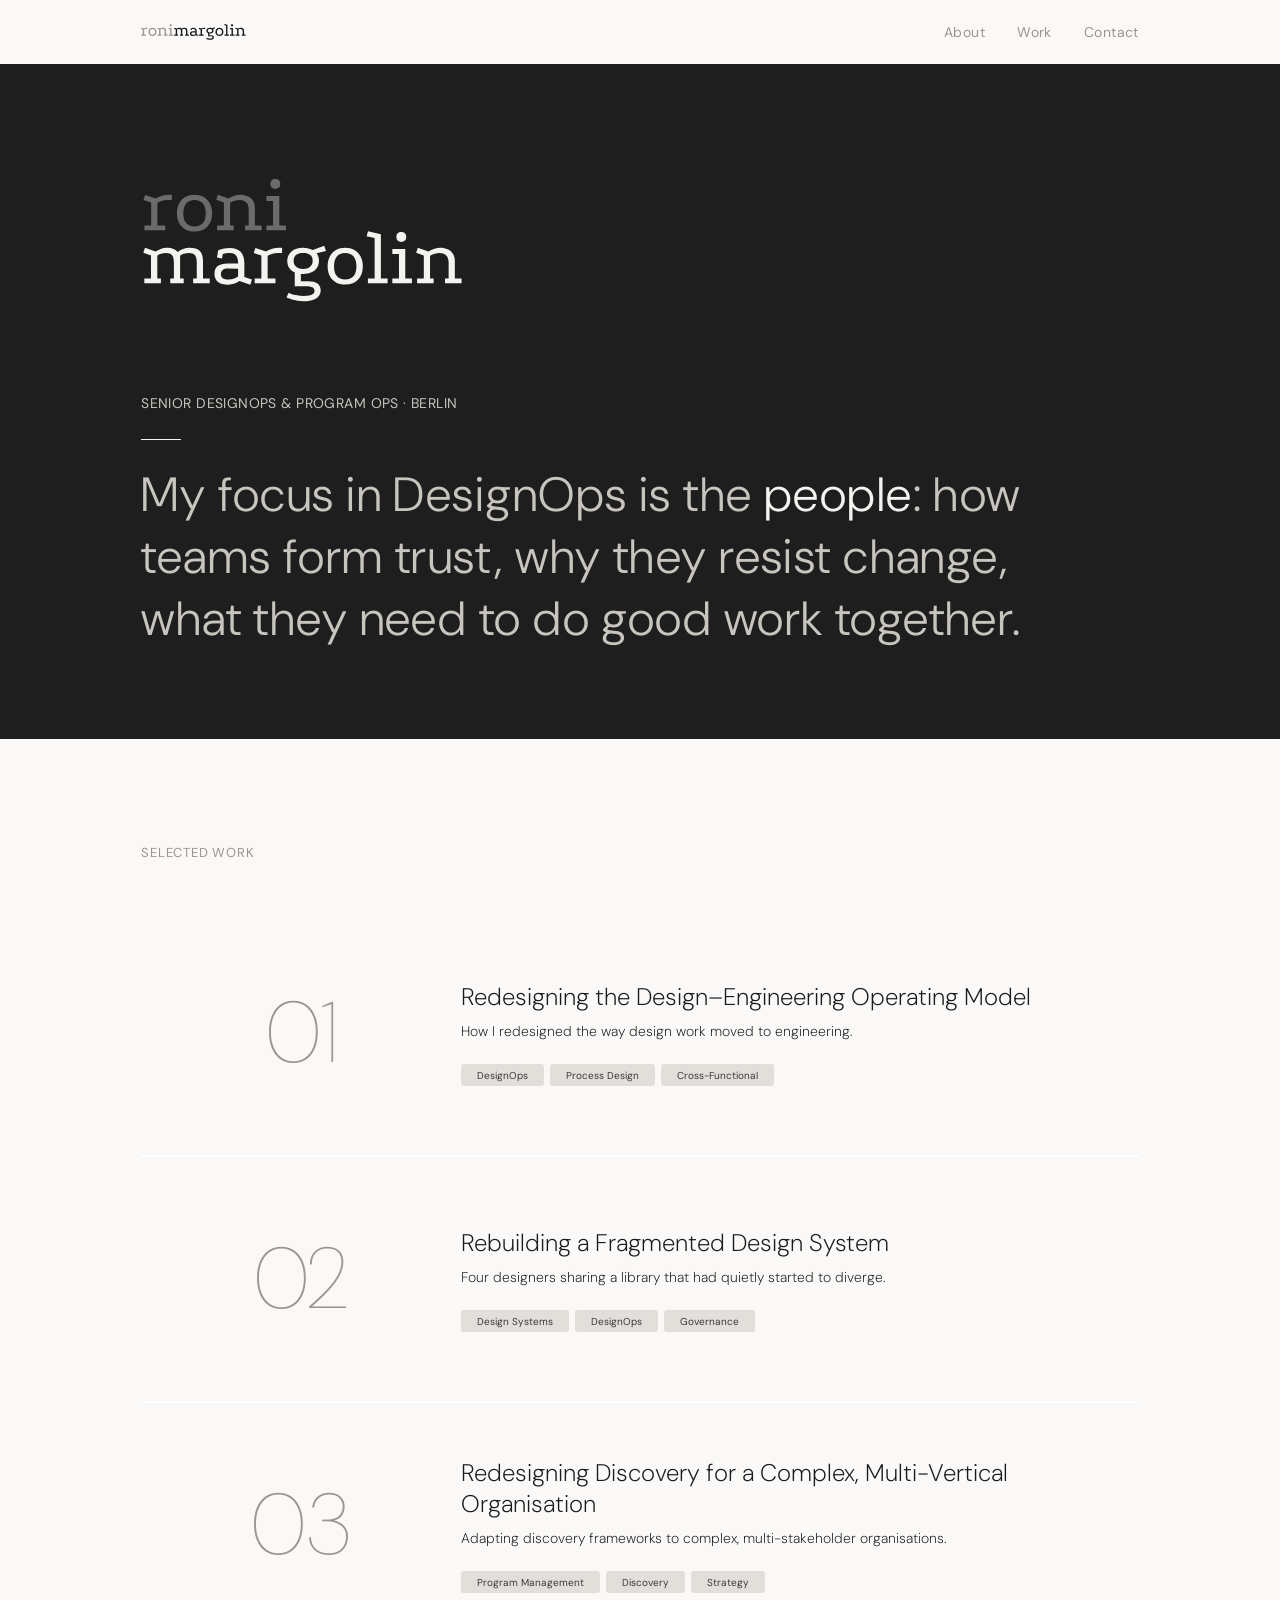
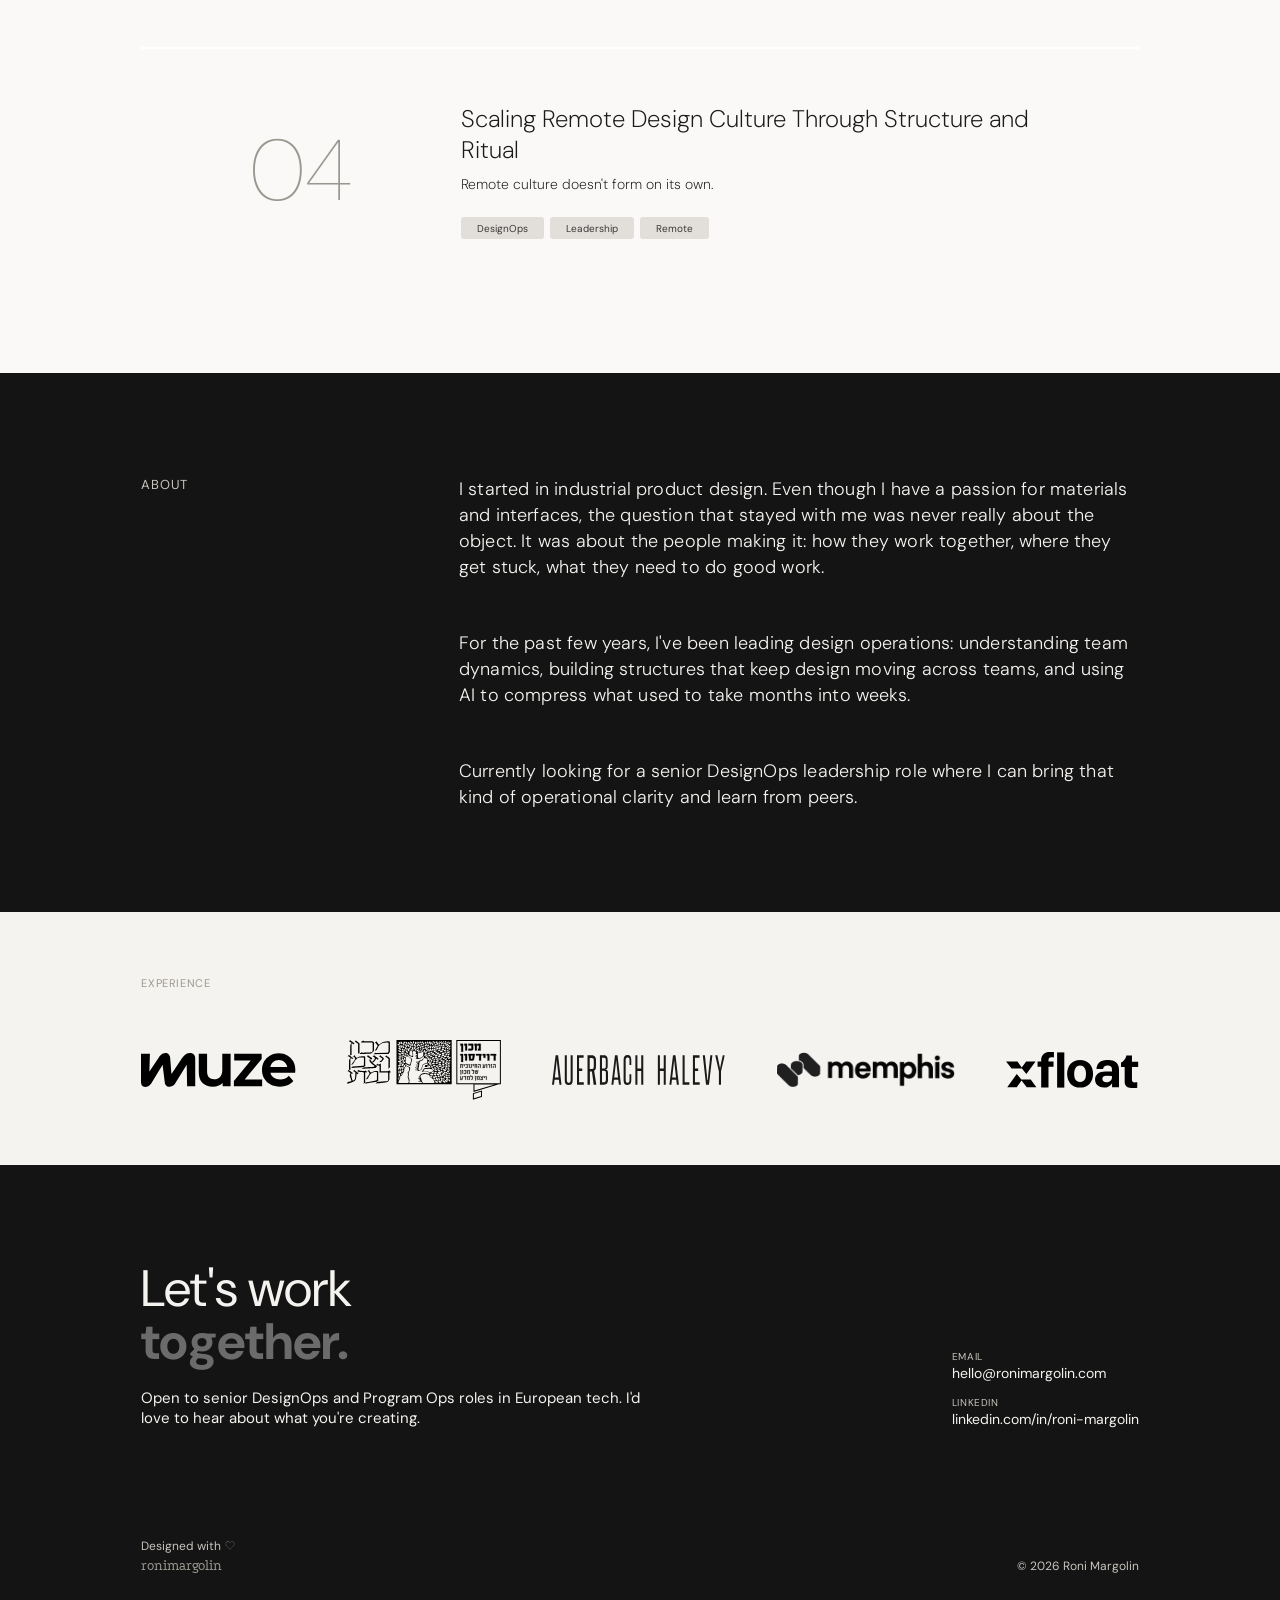
==== index.html @ a68aa9af "Initial portfolio site — ronimargolin.com Static GitHub Pages site with 4 case studies, full mobile " ====
<!DOCTYPE html>
<html lang="en">
<head>
  <meta charset="UTF-8">
  <meta name="viewport" content="width=device-width, initial-scale=1.0">
  <meta name="description" content="Roni Margolin — Senior DesignOps and Program Ops, Berlin. People-first operations leadership, amplified by AI.">
  <title>Roni Margolin — Senior DesignOps &amp; Program Ops</title>
  <link rel="preconnect" href="https://fonts.googleapis.com">
  <link rel="preconnect" href="https://fonts.gstatic.com" crossorigin>
  <link href="https://fonts.googleapis.com/css2?family=DM+Sans:opsz,wght@9..40,100..700&display=swap" rel="stylesheet">
  <link rel="stylesheet" href="style.css">
</head>
<body>

  <!-- NAV -->
  <nav class="nav" role="navigation" aria-label="Main navigation">
    <div class="container">
      <a href="#top" class="nav__wordmark" aria-label="Roni Margolin — home">
        <img src="assets/images/wordmark-nav.svg" alt="ronimargolin" width="105" height="16">
      </a>
      <ul class="nav__links">
        <li><a href="#about">About</a></li>
        <li><a href="#work">Work</a></li>
        <li><a href="#contact">Contact</a></li>
      </ul>
    </div>
  </nav>

  <!-- HERO -->
  <section class="hero" id="top">
    <div class="container">

      <!-- Wordmark SVG: roni (stone) / margolin (near-white) -->
      <h1 class="hero__name hero-load hero-load-1">
        <img src="assets/images/wordmark-hero.svg" alt="Roni Margolin" width="323" height="123">
      </h1>

      <!-- Role + divider + intro -->
      <div class="hero__sub hero-load hero-load-3">
        <p class="hero__role">Senior DesignOps &amp; Program Ops · Berlin</p>
        <div class="hero__divider"></div>
        <p class="hero__intro">
          My focus in DesignOps is the <strong>people</strong>:
          how teams form trust, why they resist change,<br>
          what they need to do good work together.
        </p>
      </div>

    </div>
  </section>

  <!-- WORK -->
  <section class="work" id="work">
    <div class="container">
      <p class="section-label reveal">Selected Work</p>
      <ul class="cs-list">

        <li>
          <a href="cs1.html" class="cs-item reveal">
            <span class="cs-item__number">01</span>
            <div class="cs-item__content">
              <div class="cs-item__meta">
                <h2 class="cs-item__title">Redesigning the Design–Engineering Operating Model</h2>
                <p class="cs-item__subtitle">How I redesigned the way design work moved to engineering.</p>
              </div>
              <div class="cs-item__tags">
                <span class="tag">DesignOps</span>
                <span class="tag">Process Design</span>
                <span class="tag">Cross-Functional</span>
              </div>
            </div>
          </a>
        </li>

        <li>
          <a href="cs2.html" class="cs-item reveal reveal-delay-1">
            <span class="cs-item__number">02</span>
            <div class="cs-item__content">
              <div class="cs-item__meta">
                <h2 class="cs-item__title">Rebuilding a Fragmented Design System</h2>
                <p class="cs-item__subtitle">Four designers sharing a library that had quietly started to diverge.</p>
              </div>
              <div class="cs-item__tags">
                <span class="tag">Design Systems</span>
                <span class="tag">DesignOps</span>
                <span class="tag">Governance</span>
              </div>
            </div>
          </a>
        </li>

        <li>
          <a href="cs3.html" class="cs-item reveal reveal-delay-2">
            <span class="cs-item__number">03</span>
            <div class="cs-item__content">
              <div class="cs-item__meta">
                <h2 class="cs-item__title">Redesigning Discovery for a Complex, Multi-Vertical Organisation</h2>
                <p class="cs-item__subtitle">Adapting discovery frameworks to complex, multi-stakeholder organisations.</p>
              </div>
              <div class="cs-item__tags">
                <span class="tag">Program Management</span>
                <span class="tag">Discovery</span>
                <span class="tag">Strategy</span>
              </div>
            </div>
          </a>
        </li>

        <li>
          <a href="cs4.html" class="cs-item reveal reveal-delay-3">
            <span class="cs-item__number">04</span>
            <div class="cs-item__content">
              <div class="cs-item__meta">
                <h2 class="cs-item__title">Scaling Remote Design Culture Through Structure and Ritual</h2>
                <p class="cs-item__subtitle">Remote culture doesn't form on its own.</p>
              </div>
              <div class="cs-item__tags">
                <span class="tag">DesignOps</span>
                <span class="tag">Leadership</span>
                <span class="tag">Remote</span>
              </div>
            </div>
          </a>
        </li>

      </ul>
    </div>
  </section>

  <!-- ABOUT -->
  <section class="about" id="about">
    <div class="container">
      <p class="section-label reveal">About</p>
      <div class="about__text reveal reveal-delay-1">
        <p>I started in industrial product design. Even though I have a passion for materials and interfaces, the question that stayed with me was never really about the object. It was about the people making it: how they work together, where they get stuck, what they need to do good work.</p>
        <p>For the past few years, I've been leading design operations: understanding team dynamics, building structures that keep design moving across teams, and using AI to compress what used to take months into weeks.</p>
        <p>Currently looking for a senior DesignOps leadership role where I can bring that kind of operational clarity and learn from peers.</p>
      </div>
    </div>
  </section>

  <!-- EXPERIENCE / LOGOS -->
  <section class="logos" aria-label="Companies and clients">
    <div class="container">
      <p class="logos__label reveal">Experience</p>
      <div class="logos__strip">
        <img src="assets/images/logos/muze.svg" alt="Muze" class="reveal">
        <img src="assets/images/logos/davidson.svg" alt="Davidson Science Education Institute" class="reveal reveal-delay-1 logo--featured">
        <img src="assets/images/logos/auerbach-halevy.svg" alt="Auerbach Halevy" class="reveal reveal-delay-2">
        <img src="assets/images/logos/memphis.png" alt="Memphis" class="reveal reveal-delay-3">
        <img src="assets/images/logos/xfloat.svg" alt="xfloat" class="reveal reveal-delay-4">
      </div>
    </div>
  </section>

  <!-- FOOTER / CONTACT -->
  <footer class="footer" id="contact">
    <div class="container">
      <div class="footer__inner">

        <!-- Main row: heading+sub LEFT | links RIGHT -->
        <div class="footer__main">
          <div class="footer__left">
            <div class="footer__heading-group">
              <span class="footer__heading-line1">Let's work</span>
              <span class="footer__heading-line2">together.</span>
            </div>
            <p class="footer__sub">Open to senior DesignOps and Program Ops roles in European tech. I'd love to hear about what you're creating.</p>
          </div>
          <div class="footer__links">
            <div class="footer__link-item">
              <span class="footer__link-label">Email</span>
              <a href="mailto:hello@ronimargolin.com" class="footer__link">hello@ronimargolin.com</a>
            </div>
            <div class="footer__link-item">
              <span class="footer__link-label">LinkedIn</span>
              <a href="https://www.linkedin.com/in/roni-margolin" class="footer__link" target="_blank" rel="noopener noreferrer">linkedin.com/in/roni-margolin</a>
            </div>
          </div>
        </div>

      </div>
    </div>

    <!-- Footer bottom bar -->
    <div class="footer__bottom">
      <div class="container">
        <div class="footer__credit">
          <span class="footer__credit-line">Designed with <img src="assets/images/heart-outline.svg" alt="love" class="footer__heart" width="10" height="9" aria-hidden="true"></span>
          <span class="footer__credit-wordmark">ronimargolin</span>
        </div>
        <span class="footer__copyright">© 2026 Roni Margolin</span>
      </div>
    </div>
  </footer>

  <!-- Custom cursor dot -->
  <div class="cursor-dot" aria-hidden="true"></div>

  <script src="script.js"></script>
</body>
</html>
---- style.css ----
/* ============================================================
   RONI MARGOLIN — Portfolio Site
   style.css
   Rebuilt from Figma Dev Mode — March 2026
   ============================================================ */

/* === FONTS === */
@font-face {
  font-family: 'PodkovaR';
  src: url('assets/fonts/Podkovar-Regular.ttf') format('truetype'),
       url('assets/fonts/Podkovar-Regular.otf') format('opentype');
  font-weight: 400;
  font-style: normal;
  font-display: swap;
}

/* === VARIABLES === */
:root {
  /* Light palette */
  --light-bg:      #FAF9F7;
  --light-surface: #F5F3EF;
  --light-border:  #E2DEDA;
  --light-stone:   #9A9690;
  --light-soft:    #3A3A3A;
  --light-ink:     #1A1A1A;

  /* Dark palette */
  --dark-bg:       #141414;
  --dark-surface:  #1E1E1E;
  --dark-stone:    #6B6B6B;
  --dark-soft:     #C8C4BE;
  --dark-ink:      #F5F3EF;

  /* Fonts */
  --font-logo: 'PodkovaR', Georgia, serif;
  --font-body: 'DM Sans', -apple-system, BlinkMacSystemFont, sans-serif;

  /* Layout */
  --max-width:  1100px;
  --nav-height: 64px;
}

/* === RESET === */
*, *::before, *::after { box-sizing: border-box; margin: 0; padding: 0; }
html { scroll-behavior: smooth; }
body {
  font-family: var(--font-body);
  background: var(--light-bg);
  color: var(--light-ink);
  -webkit-font-smoothing: antialiased;
  overflow-x: hidden;
}
a { color: inherit; text-decoration: none; }
img { max-width: 100%; display: block; }
ul { list-style: none; }

/* === CONTAINER === */
.container {
  max-width: var(--max-width);
  margin: 0 auto;
  padding: 0 clamp(20px, 4vw, 60px);
}

/* ============================================================
   NAV
   ============================================================ */
.nav {
  position: fixed;
  top: 0; left: 0; right: 0;
  z-index: 100;
  height: var(--nav-height);
  background: var(--light-bg);
  display: flex;
  align-items: center;
  transition: box-shadow 0.3s ease;
}
.nav.is-scrolled {
  box-shadow: 0 1px 0 var(--light-border);
}
.nav .container {
  width: 100%;
  display: flex;
  align-items: center;
  justify-content: space-between;
}
.nav__wordmark img {
  display: block;
  height: 16px;
  width: auto;
}
.nav__links {
  display: flex;
  gap: 32px;
  align-items: center;
}
.nav__links a {
  font-family: var(--font-body);
  font-size: 14px;
  font-weight: 400;
  line-height: 160%;
  letter-spacing: 0.03em;
  color: var(--light-stone);
  transition: color 0.25s ease;
}
.nav__links a:hover { color: var(--light-ink); }

/* ============================================================
   HERO
   ============================================================ */
.hero {
  background: var(--dark-surface); /* #1E1E1E */
  padding-top: calc(var(--nav-height) + clamp(60px, 9vw, 132px));
  padding-bottom: clamp(60px, 7vw, 100px);
}
.hero .container {
  display: flex;
  flex-direction: column;
  align-items: flex-start;
  gap: 90px;
}

/* Name block: SVG wordmark (roni stone / margolin near-white) */
.hero__name {
  margin: 0;
  line-height: 0;
}
.hero__name img {
  display: block;
  width: clamp(200px, 28vw, 323px);
  height: auto;
}

/* Sub-content: role + divider + intro */
.hero__sub {
  display: flex;
  flex-direction: column;
  align-items: flex-start;
  gap: 24px;
  width: 100%;
}

.hero__role {
  font-family: var(--font-body);
  font-size: 14px;
  font-weight: 400;
  line-height: 160%;
  letter-spacing: 0.03em;
  color: var(--dark-soft); /* #C8C4BE */
  text-transform: uppercase;
}

.hero__divider {
  width: 40px;
  height: 1px;
  background: var(--dark-ink); /* #F5F3EF */
  flex-shrink: 0;
}

.hero__intro {
  font-family: var(--font-body);
  font-size: clamp(28px, 4vw, 48px);
  font-weight: 300;
  line-height: 62px;
  letter-spacing: 0.03em;
  color: var(--dark-soft); /* #C8C4BE */
}
/* "people" — slightly brighter for emphasis */
.hero__intro strong {
  color: var(--dark-ink);
  font-weight: 300;
}

/* ============================================================
   WORK SECTION
   ============================================================ */
.work {
  background: var(--light-bg);
  padding: 105px 0 80px; /* ~105px gap after hero matches Figma */
}
.work .container {
  display: flex;
  flex-direction: column;
  gap: 50px;
}

/* Section label — used across light sections */
.section-label {
  font-family: var(--font-body);
  font-size: 13px;
  font-weight: 400;
  line-height: 17px;
  color: var(--light-stone);
  text-transform: uppercase;
  letter-spacing: 0.06em;
}

/* CS list */
.cs-list {
  display: flex;
  flex-direction: column;
  gap: 0; /* gap comes from cards+dividers together */
}
.cs-list > li {
  display: contents;
}

/* Card + divider pairing — dividers are 2px solid #FFFFFF between cards */
.cs-list > li + li::before {
  content: '';
  display: block;
  width: 100%;
  height: 0;
  border-top: 2px solid #FFFFFF;
}

.cs-item {
  display: flex;
  flex-direction: row;
  align-items: center;
  padding: 0 80px;
  gap: 80px;
  width: 100%;
  min-height: 244px;
  cursor: pointer;
  transition: background 0.2s ease;
}
.cs-item:hover {
  background: rgba(255,255,255,0.5);
}
.cs-item:hover .cs-item__number {
  color: var(--light-ink);
  transition: color 0.4s ease;
}

.cs-item__number {
  font-family: var(--font-body);
  font-size: 86px;
  font-weight: 100;
  line-height: 140%;
  color: var(--light-stone); /* #9A9690 at rest */
  width: 160px;
  flex-shrink: 0;
  text-align: center;
  transition: color 0.4s ease;
}

.cs-item__content {
  display: flex;
  flex-direction: column;
  justify-content: center;
  gap: 24px;
  flex: 1;
  min-height: 244px;
}

/* title + subtitle grouped with 10px gap */
.cs-item__meta {
  display: flex;
  flex-direction: column;
  gap: 10px;
}

.cs-item__title {
  font-family: var(--font-body);
  font-size: 24px;
  font-weight: 250;
  line-height: 31px;
  color: var(--light-ink); /* #1A1A1A */
}

.cs-item__subtitle {
  font-family: var(--font-body);
  font-size: 14px;
  font-weight: 250;
  line-height: 18px;
  color: var(--light-ink); /* #1A1A1A */
}

.cs-item__tags {
  display: flex;
  flex-direction: row;
  align-items: center;
  flex-wrap: wrap;
  gap: 6px;
}

.tag {
  display: flex;
  align-items: center;
  justify-content: center;
  padding: 5px 16px 3px;
  background: var(--light-border); /* #E2DEDA */
  border-radius: 3px;
  font-family: var(--font-body);
  font-size: 10px;
  font-weight: 400;
  line-height: 14px;
  color: var(--light-soft); /* #3A3A3A */
}

/* ============================================================
   ABOUT SECTION
   ============================================================ */
.about {
  background: var(--dark-bg); /* #141414 */
  padding: clamp(60px, 8vw, 120px) 0;
}
.about .container {
  display: flex;
  flex-direction: row;
  justify-content: space-between;
  align-items: flex-start;
}

.about .section-label {
  color: var(--dark-soft); /* #C8C4BE — different from light section label */
  flex-shrink: 0;
  width: 150px;
}

.about__text {
  display: flex;
  flex-direction: column;
  gap: 50px;
  max-width: 680px;
  flex: 0 0 680px;
}
.about__text p {
  font-family: var(--font-body);
  font-size: 18px;
  font-weight: 300;
  line-height: 26px;
  letter-spacing: 0.01em;
  color: var(--dark-ink); /* #F5F3EF */
}

/* ============================================================
   LOGOS / EXPERIENCE STRIP
   ============================================================ */
.logos {
  background: var(--light-surface); /* #F5F3EF */
  padding: clamp(40px, 5vw, 80px) 0;
}
.logos .container {
  display: flex;
  flex-direction: column;
  gap: 50px;
}

/* EXPERIENCE label is 11px (not 13px like other labels) */
.logos__label {
  font-family: var(--font-body);
  font-size: 11px;
  font-weight: 400;
  line-height: 14px;
  color: var(--light-stone);
  text-transform: uppercase;
  letter-spacing: 0.06em;
}

.logos__strip {
  display: flex;
  flex-direction: row;
  justify-content: space-between;
  align-items: center;
  gap: 40px; /* responsive fallback */
}
.logos__strip img {
  height: auto;
  max-height: 36px;
  flex-shrink: 0;
  opacity: 0.7;
  filter: grayscale(100%);
  transition: opacity 0.25s ease;
}
.logos__strip img:hover { opacity: 1; }
.logos__strip img.logo--featured { max-height: 61px; }

/* ============================================================
   FOOTER / CONTACT
   ============================================================ */
.footer {
  background: var(--dark-bg); /* #141414 */
  padding: clamp(60px, 7vw, 100px) 0 40px;
}

/* Outer footer column: main content + bottom bar, gap 31px */
.footer__inner {
  display: flex;
  flex-direction: column;
  gap: 31px;
  padding-bottom: 0;
}

/* Main row: left (heading + sub) | right (links) */
.footer__main {
  display: flex;
  flex-direction: row;
  justify-content: space-between;
  align-items: flex-end;
}

/* Left: heading group + sub text, gap 12px */
.footer__left {
  display: flex;
  flex-direction: column;
  align-items: flex-start;
  gap: 12px;
  max-width: 520px;
}

/* Heading stacked: "Let's work" + "together." */
.footer__heading-group {
  display: flex;
  flex-direction: column;
  align-items: flex-start;
}
.footer__heading-line1 {
  font-family: var(--font-body);
  font-size: clamp(32px, 4vw, 52px);
  font-weight: 400;
  line-height: 68px;
  color: var(--dark-ink); /* #F5F3EF */
  margin-bottom: -15px; /* Figma negative margin to remove leading gap */
}
.footer__heading-line2 {
  font-family: var(--font-body);
  font-size: clamp(32px, 4vw, 52px);
  font-weight: 700;
  line-height: 68px;
  color: var(--dark-stone); /* #6B6B6B */
}

.footer__sub {
  font-family: var(--font-body);
  font-size: 15px;
  font-weight: 400;
  line-height: 20px;
  color: var(--dark-ink); /* #F5F3EF */
  max-width: 520px;
}

/* Right: links column */
.footer__links {
  display: flex;
  flex-direction: column;
  align-items: flex-start;
  gap: 14px;
}

/* Each link item: label above link with 1px gap */
.footer__link-item {
  display: flex;
  flex-direction: column;
  align-items: flex-start;
  gap: 1px;
}
.footer__link-label {
  font-family: var(--font-body);
  font-size: 10px;
  font-weight: 400;
  line-height: 13px;
  color: var(--dark-soft); /* #C8C4BE */
  text-transform: uppercase;
  letter-spacing: 0.06em;
}
.footer__link {
  font-family: var(--font-body);
  font-size: 14px;
  font-weight: 400;
  line-height: 18px;
  color: var(--dark-ink); /* #F5F3EF */
  transition: color 0.25s ease;
}
.footer__link:hover { color: var(--dark-soft); }

/* Footer bottom bar */
.footer__bottom {
  margin-top: 90px;
  padding: 20px 0;
}
.footer__bottom .container {
  display: flex;
  flex-direction: row;
  justify-content: space-between;
  align-items: flex-end;
}

/* Left: "Designed with ♥" + "ronimargolin" wordmark */
.footer__credit {
  display: flex;
  flex-direction: column;
  align-items: flex-start;
  gap: 4px;
}
.footer__credit-line {
  display: flex;
  flex-direction: row;
  align-items: center;
  gap: 4px;
  font-family: var(--font-body);
  font-size: 12px;
  font-weight: 400;
  line-height: 16px;
  color: var(--dark-soft); /* #C8C4BE */
}
/* Heart icon: SVG has black stroke, filter converts to #F5F3EF on dark bg */
.footer__heart {
  display: inline-block;
  vertical-align: middle;
  filter: brightness(0) saturate(100%) invert(97%) sepia(3%) saturate(302%) hue-rotate(326deg) brightness(101%) contrast(93%);
}
.footer__credit-wordmark {
  font-family: var(--font-logo);
  font-size: 14px;
  font-weight: 400;
  line-height: 16px;
  color: var(--light-stone); /* #9A9690 */
}
.footer__copyright {
  font-family: var(--font-body);
  font-size: 12px;
  font-weight: 400;
  line-height: 16px;
  color: var(--dark-soft); /* #C8C4BE */
  text-align: right;
}

/* ============================================================
   CS SUBPAGE STYLES
   ============================================================ */
.cs-page { background: var(--light-bg); }

/* CS Nav — override wordmark color for light page */
.cs-page .nav { background: var(--light-bg); }

/* CS Header — hero area with title row + metadata */
.cs-header {
  background: var(--light-surface);
  padding-top: calc(var(--nav-height) + clamp(40px, 5vw, 70px));
  padding-bottom: 24px;
}
.cs-header .container {
  display: flex;
  flex-direction: column;
  align-items: flex-start;
  gap: 70px;
}

/* Metadata row — lives inside cs-header container (Figma: Frame 14188, gap: 70px) */
.cs-header__meta {
  display: flex;
  flex-direction: row;
  align-items: center;
  gap: 80px;
  flex-wrap: wrap;
}

/* Title + number row */
.cs-header__title-row {
  display: flex;
  flex-direction: row;
  align-items: flex-start;
  gap: 50px;
  width: 100%;
}
.cs-header__title {
  font-family: var(--font-body);
  font-size: clamp(32px, 5vw, 72px);
  font-weight: 300;
  line-height: 117%;
  color: var(--light-ink); /* #1A1A1A */
  flex: 1;
  max-width: 890px;
}
.cs-header__number {
  font-family: var(--font-body);
  font-size: 86px;
  font-weight: 100;
  line-height: 110%;
  leading-trim: both;
  text-edge: cap;
  color: var(--light-stone); /* #9A9690 */
  flex-shrink: 0;
  text-align: center;
}

.metadata-item {
  display: flex;
  flex-direction: row;
  align-items: flex-end;
  gap: 10px;
}
.metadata-item__label {
  font-family: var(--font-body);
  font-size: 10px;
  font-weight: 400;
  line-height: 14px;
  text-transform: uppercase;
  letter-spacing: 0.06em;
  color: var(--light-stone); /* #9A9690 */
}
.metadata-item__value {
  font-family: var(--font-body);
  font-size: 12px;
  font-weight: 400;
  line-height: 17px;
  color: var(--light-soft); /* #3A3A3A */
}

/* Back link */
.cs-back {
  display: block;
  font-family: var(--font-body);
  font-size: 14px;
  font-weight: 400;
  line-height: 160%;
  letter-spacing: 0.03em;
  color: var(--light-soft); /* #3A3A3A */
  background: #FFFFFF;
  transition: color 0.25s ease;
}
.cs-back .container {
  padding-top: 50px;
  padding-bottom: 70px;
}
.cs-back:hover { color: var(--light-ink); }

/* CS Body */
.cs-body {
  background: #FFFFFF;
  padding: 0 0 0;
}
.cs-body .container {
  display: flex;
  flex-direction: column;
  gap: 0;
  padding-bottom: 100px;
}

/* Section + visual vertical rhythm with separators */
.cs-section,
.cs-visual {
  padding-top: 48px;
  padding-bottom: 48px;
}
/* First block: standard section padding — spacing handled by .cs-back padding-bottom */
.cs-body .container > *:first-child {
  padding-top: 48px;
}
/* Separator line between consecutive blocks */
.cs-section + .cs-section,
.cs-section + .cs-visual,
.cs-visual + .cs-section,
.cs-visual + .cs-visual {
  border-top: 1px solid var(--light-border);
}

/* Each section: label left | content right (two-column row) */
/* padding-right: 60px matches Figma article padding — keeps content within 1040px */
/* Applied here (not on container) so full-width separator lines still span 1100px */
.cs-section {
  display: flex;
  flex-direction: row;
  justify-content: space-between;
  align-items: flex-start;
  gap: 12px;
  padding-right: 60px;
}
.cs-section-label {
  font-family: var(--font-body);
  font-size: 13px;
  font-weight: 400;
  line-height: 17px;
  color: var(--light-stone); /* #9A9690 */
  text-transform: uppercase;
  letter-spacing: 0.06em;
  flex-shrink: 0;
  width: clamp(100px, 15%, 200px);
  padding-top: 4px; /* optical alignment with first line of text */
}
/* Content column: all text + inline visuals */
.cs-section__content {
  display: flex;
  flex-direction: column;
  gap: 24px;
  max-width: 680px;
  flex: 1;
}
.cs-section__content p {
  font-family: var(--font-body);
  font-size: 18px;
  font-weight: 300;
  line-height: 26px;
  letter-spacing: 0.01em;
  color: var(--light-ink); /* #1A1A1A */
}
.cs-section__content ul {
  display: flex;
  flex-direction: column;
  gap: 10px;
}
.cs-section__content ul li {
  font-family: var(--font-body);
  font-size: 18px;
  font-weight: 300;
  line-height: 26px;
  letter-spacing: 0.01em;
  color: var(--light-ink); /* #1A1A1A */
  display: flex;
  flex-direction: row;
  align-items: flex-start;
  gap: 10px;
}
/* Dot stays anchored to first line regardless of text length */
.cs-section__content ul li::before {
  content: '';
  flex-shrink: 0;
  width: 5px;
  height: 5px;
  border-radius: 50%;
  background: var(--light-ink); /* #1A1A1A */
  margin-top: 10px; /* (26px line-height − 5px dot) / 2 = centres on first line */
}

/* CS Visual — full width standalone (between sections, spans full container) */
.cs-visual {
  display: flex;
  flex-direction: column;
  gap: 12px;
  /* padding-top / padding-bottom handled by the rhythm rule above */
}
.cs-visual img {
  width: 100%;
  display: block;
  border-radius: 2px;
}

/* CS Visual inline — sits inside a section content column at 680px */
.cs-visual--inline {
  display: flex;
  flex-direction: column;
  gap: 12px;
  padding: 18px 0;
  width: 100%;
}
.cs-visual--inline img {
  width: 100%;
  display: block;
  border-radius: 2px;
}

p.cs-visual__caption {
  font-family: var(--font-body);
  font-size: 12px;
  font-weight: 400;
  line-height: 17px;
  color: var(--light-soft); /* #3A3A3A */
}

/* CS Bottom nav — total height 100px */
.cs-bottom-nav {
  background: var(--light-surface); /* #F5F3EF */
  position: relative;
  height: 100px;
  display: flex;
  align-items: center;
}
/* Center divider line */
.cs-bottom-nav::before {
  content: '';
  position: absolute;
  left: 50%;
  top: 50%;
  transform: translate(-50%, -50%);
  width: 1px;
  height: 60px;
  background: var(--light-border); /* #E2DEDA */
}
/* Hide divider when only one link is present (first or last CS page) */
.cs-bottom-nav:not(:has(.cs-nav-link--prev))::before,
.cs-bottom-nav:not(:has(.cs-nav-link--next))::before {
  display: none;
}
.cs-bottom-nav .container {
  display: grid;
  grid-template-columns: 1fr 1fr;
  align-items: center;
  width: 100%;
}
/* Each link locked to its column — no placeholder spans needed */
.cs-nav-link--prev { grid-column: 1; }
.cs-nav-link--next { grid-column: 2; }
.cs-nav-link {
  display: flex;
  flex-direction: column;
  gap: 6px;
  transition: opacity 0.2s ease;
}
.cs-nav-link:hover { opacity: 0.6; }
.cs-nav-link__dir {
  font-family: var(--font-body);
  font-size: 10px; /* Label/Eyebrow */
  font-weight: 400;
  line-height: 14px;
  color: var(--light-stone); /* #9A9690 */
  text-transform: uppercase;
  letter-spacing: 0.06em;
}
.cs-nav-link__title {
  font-family: var(--font-body);
  font-size: 14px;
  font-weight: 400;
  line-height: 160%;
  letter-spacing: 0.03em;
  color: var(--light-ink); /* #1A1A1A */
}
.cs-nav-link--next {
  align-items: flex-end;
  text-align: right;
}

/* ============================================================
   SCROLL REVEAL
   ============================================================ */
.reveal {
  opacity: 0;
  transform: translateY(18px);
  transition: opacity 0.55s ease, transform 0.55s ease;
}
.reveal.is-visible {
  opacity: 1;
  transform: translateY(0);
}
.reveal-delay-1 { transition-delay: 0.1s; }
.reveal-delay-2 { transition-delay: 0.2s; }
.reveal-delay-3 { transition-delay: 0.3s; }
.reveal-delay-4 { transition-delay: 0.4s; }

/* Hero load animation (staggered on page load) */
.hero-load {
  opacity: 0;
  transform: translateY(14px);
  animation: heroIn 0.65s ease forwards;
}
.hero-load-1 { animation-delay: 0.05s; }
.hero-load-2 { animation-delay: 0.18s; }
.hero-load-3 { animation-delay: 0.32s; }
.hero-load-4 { animation-delay: 0.46s; }
.hero-load-5 { animation-delay: 0.60s; }
@keyframes heroIn {
  to { opacity: 1; transform: translateY(0); }
}

/* ============================================================
   CUSTOM CURSOR (desktop / fine pointer only)
   ============================================================ */
@media (pointer: fine) {
  body { cursor: none; }
  a, button { cursor: none; }

  .cursor-dot {
    width: 6px;
    height: 6px;
    background: var(--light-ink);
    border-radius: 50%;
    position: fixed;
    pointer-events: none;
    z-index: 9999;
    transform: translate(-50%, -50%);
    transition: width 0.25s ease, height 0.25s ease,
                opacity 0.25s ease, background 0.25s ease;
    mix-blend-mode: multiply;
  }
  .cursor-dot.on-dark {
    background: var(--dark-ink);
    mix-blend-mode: screen;
  }
  .cursor-dot.is-hovering {
    width: 32px;
    height: 32px;
    opacity: 0.12;
  }
}

/* Back to top — CS pages only */
.back-to-top {
  position: fixed;
  bottom: 32px;
  right: 32px;
  width: 36px;
  height: 36px;
  display: flex;
  align-items: center;
  justify-content: center;
  font-family: var(--font-body);
  font-size: 16px;
  color: var(--light-stone);
  border: 1px solid var(--light-border);
  border-radius: 50%;
  background: var(--light-bg);
  text-decoration: none;
  opacity: 0;
  pointer-events: none;
  transition: opacity 0.3s ease, color 0.2s ease;
  z-index: 90;
}
.back-to-top.visible {
  opacity: 1;
  pointer-events: auto;
}
.back-to-top:hover { color: var(--light-ink); }

/* ============================================================
   RESPONSIVE
   ============================================================ */
@media (max-width: 960px) {
  .hero .container { gap: 60px; }
  .hero__intro { line-height: 1.35; }

  /* Work cards: reduce padding */
  .cs-item { padding: 0 40px; gap: 40px; }
  .cs-item__number { font-size: 64px; width: 120px; }

  /* About: switch to column — keep standard right padding, don't override to 0 */
  .about .container {
    flex-direction: column;
    gap: 32px;
  }
  .about .section-label { width: auto; }
  .about__text { flex: none; max-width: 100%; }

  /* Footer: stack main row */
  .footer__main { flex-direction: column; align-items: flex-start; gap: 40px; }

  /* CS subpage: stack section layout */
  .cs-section {
    flex-direction: column;
    gap: 20px;
  }
  .cs-section-label { width: auto; }
  .cs-section__content { max-width: 100%; }

  /* CS header: hide number on tablet */
  .cs-header__number { display: none; }
  .cs-header__title-row { gap: 0; }

  /* CS bottom nav: hide pseudo divider */
  .cs-bottom-nav::before { display: none; }
}

@media (max-width: 680px) {
  .nav__links { gap: 20px; }
  .nav__links a { font-size: 11px; letter-spacing: 0.04em; }

  .hero__intro { font-size: clamp(22px, 6vw, 36px); line-height: 1.35; }

  /* Work cards: number vertically centered to title (Figma: align-self stretch + flex center) */
  .cs-item { padding: 28px 20px; gap: 16px; min-height: auto; align-items: flex-start; }
  .cs-item__number { font-size: 48px; width: 80px; align-self: stretch; display: flex; align-items: center; justify-content: center; padding-top: 0; }
  .cs-item__title { font-size: 18px; }

  /* CS header metadata: reduce gap between Company and Timeline */
  .cs-header__meta { gap: 24px; }

  /* CS back link: less whitespace on mobile */
  .cs-back .container { padding-top: 28px; padding-bottom: 28px; }

  /* CS article: first section closer to back link on mobile */
  .cs-body .container > *:first-child { padding-top: 28px; }

  /* CS article: remove right padding on mobile — equal left/right */
  .cs-section { padding-right: 0; }

  /* CS bottom nav: stacked, prev left / next right, 20px h-padding */
  .cs-bottom-nav { height: auto; }
  .cs-bottom-nav .container { display: flex; flex-direction: column; gap: 12px; padding: 28px 20px; align-items: stretch; }
  .cs-nav-link--prev { grid-column: unset; align-items: flex-start; text-align: left; }
  .cs-nav-link--next { grid-column: unset; align-items: flex-end; text-align: right; }

  /* Logos: single row, space-between, Figma mobile spec */
  .logos { padding: 0; }
  .logos .container { padding: 30px 20px; gap: 16px; }
  .logos__label { font-size: 13px; line-height: 17px; letter-spacing: 0; text-transform: none; }
  .logos__strip { flex-wrap: nowrap; gap: 0; justify-content: space-between; align-items: center; }
  .logos__strip img { max-height: 13px; }
  .logos__strip img.logo--featured { max-height: 20px; }

  /* Footer */
  .footer__heading-line1,
  .footer__heading-line2 { font-size: clamp(28px, 8vw, 44px); line-height: 1.2; }
  .footer__heading-line1 { margin-bottom: -8px; }
}
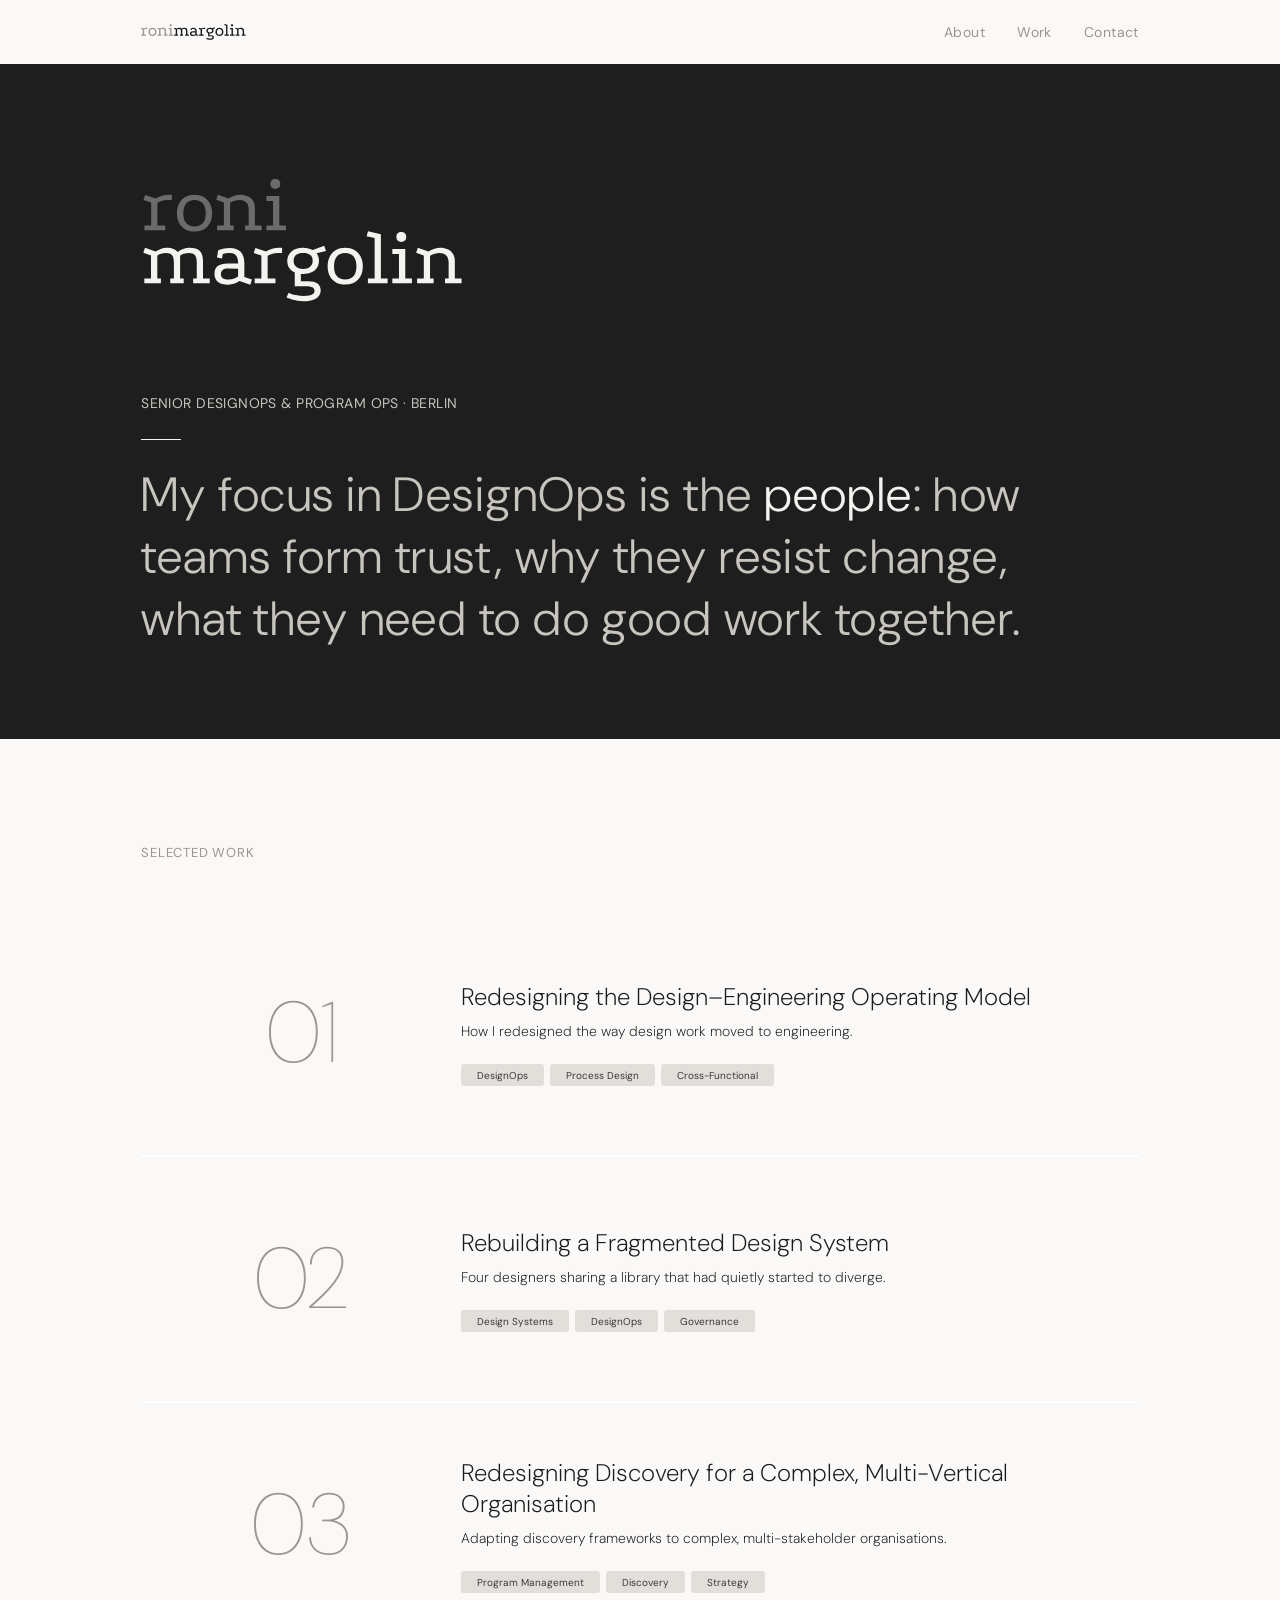
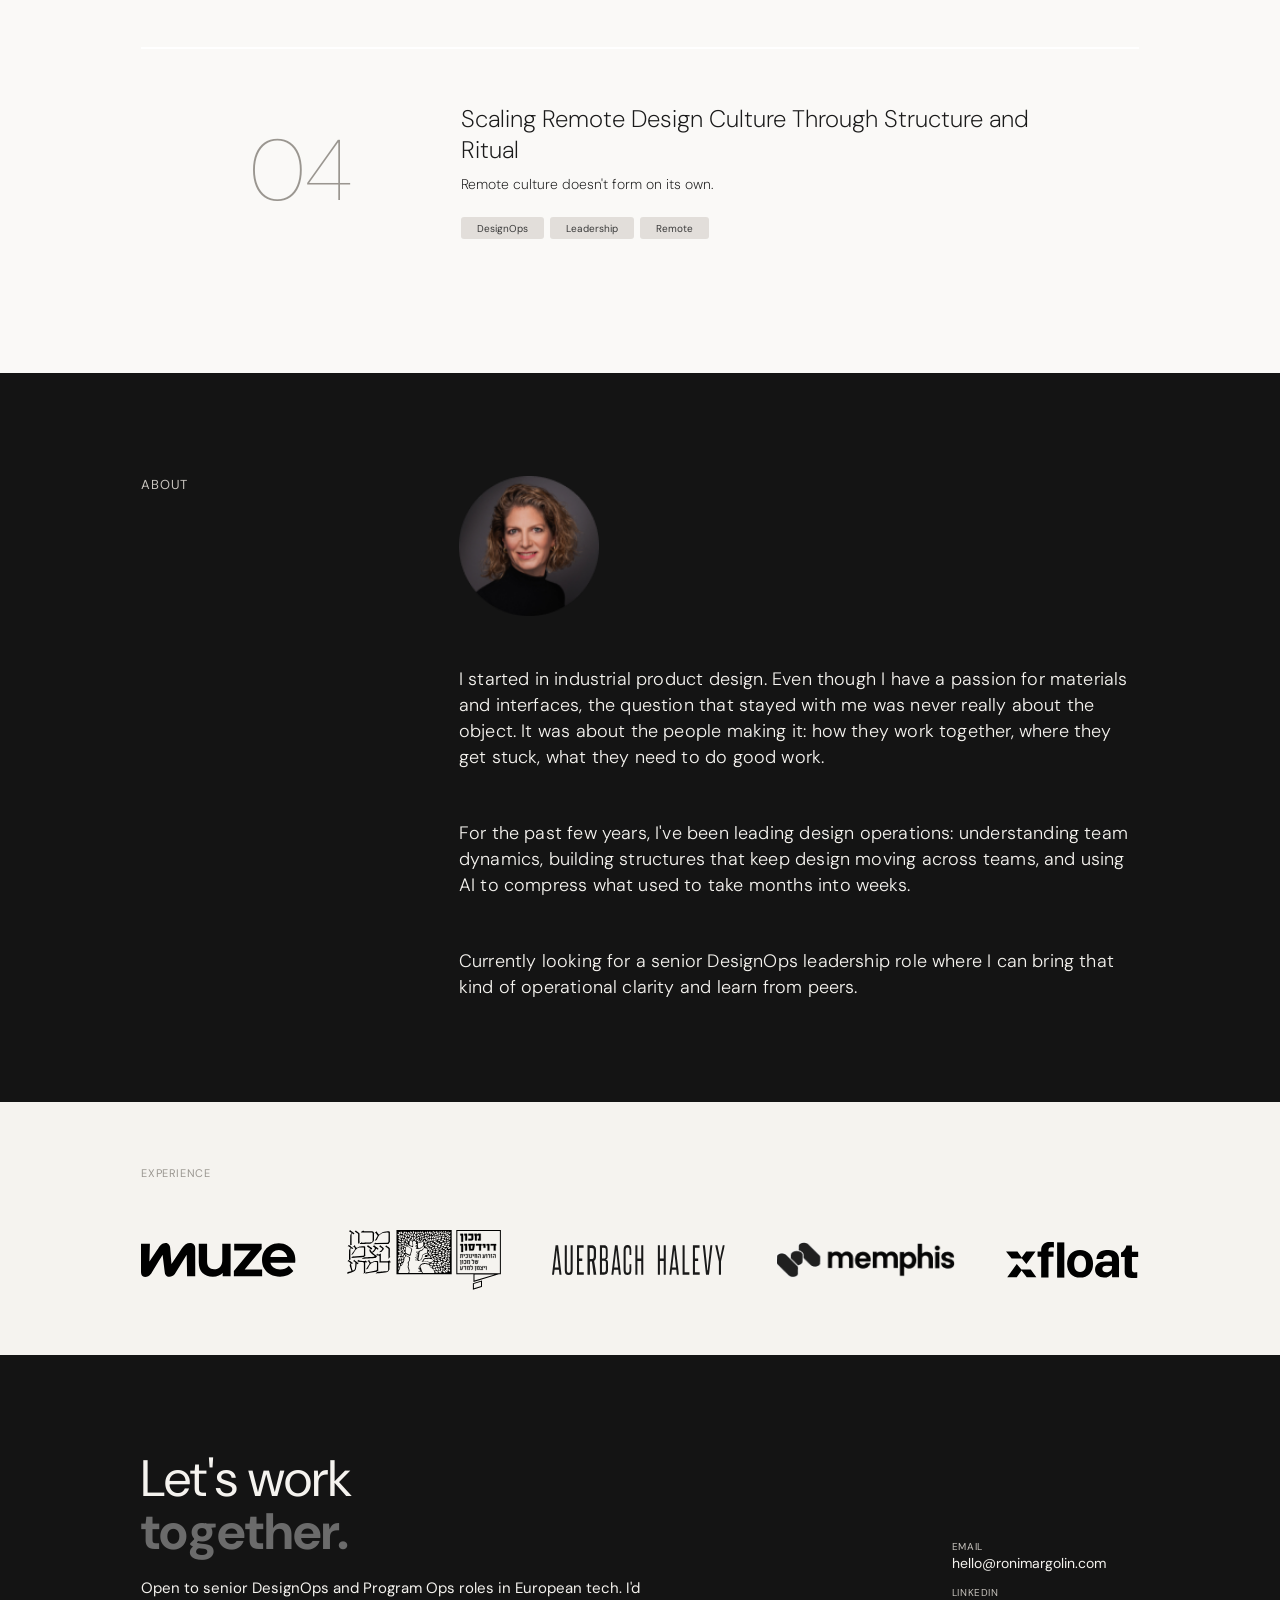
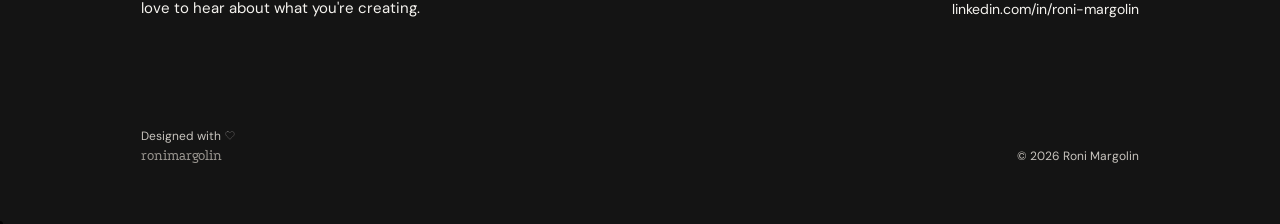
==== commit 00e8674f: "Add profile photo to About; fix CS number alignment on mobile - Photo placed at top of About text co" ====
--- a/index.html
+++ b/index.html
@@ -5,6 +5,8 @@
   <meta name="viewport" content="width=device-width, initial-scale=1.0">
   <meta name="description" content="Roni Margolin — Senior DesignOps and Program Ops, Berlin. People-first operations leadership, amplified by AI.">
   <title>Roni Margolin — Senior DesignOps &amp; Program Ops</title>
+  <link rel="icon" type="image/svg+xml" href="favicon.svg">
+  <link rel="icon" type="image/png" sizes="32x32" href="favicon-32x32.png">
   <link rel="preconnect" href="https://fonts.googleapis.com">
   <link rel="preconnect" href="https://fonts.gstatic.com" crossorigin>
   <link href="https://fonts.googleapis.com/css2?family=DM+Sans:opsz,wght@9..40,100..700&display=swap" rel="stylesheet">
@@ -132,6 +134,7 @@
     <div class="container">
       <p class="section-label reveal">About</p>
       <div class="about__text reveal reveal-delay-1">
+        <img class="about__photo" src="profile.png" alt="Roni Margolin">
         <p>I started in industrial product design. Even though I have a passion for materials and interfaces, the question that stayed with me was never really about the object. It was about the people making it: how they work together, where they get stuck, what they need to do good work.</p>
         <p>For the past few years, I've been leading design operations: understanding team dynamics, building structures that keep design moving across teams, and using AI to compress what used to take months into weeks.</p>
         <p>Currently looking for a senior DesignOps leadership role where I can bring that kind of operational clarity and learn from peers.</p>
--- a/style.css
+++ b/style.css
@@ -324,6 +324,11 @@
   gap: 50px;
   max-width: 680px;
   flex: 0 0 680px;
+}
+
+.about__photo {
+  width: 140px;
+  height: 140px;
 }
 .about__text p {
   font-family: var(--font-body);
@@ -955,10 +960,14 @@
 
   .hero__intro { font-size: clamp(22px, 6vw, 36px); line-height: 1.35; }
 
-  /* Work cards: number vertically centered to title (Figma: align-self stretch + flex center) */
-  .cs-item { padding: 28px 20px; gap: 16px; min-height: auto; align-items: flex-start; }
-  .cs-item__number { font-size: 48px; width: 80px; align-self: stretch; display: flex; align-items: center; justify-content: center; padding-top: 0; }
-  .cs-item__title { font-size: 18px; }
+  /* Work cards: grid layout — number centered to title row only */
+  .cs-item { display: grid; grid-template-columns: 72px 1fr; column-gap: 16px; padding: 28px 20px; min-height: auto; }
+  .cs-item__content { display: contents; }
+  .cs-item__meta { display: contents; }
+  .cs-item__number { grid-column: 1; grid-row: 1; font-size: 48px; width: auto; align-self: center; display: flex; align-items: center; justify-content: center; padding-top: 0; }
+  .cs-item__title { grid-column: 2; grid-row: 1; font-size: 18px; align-self: center; }
+  .cs-item__subtitle { grid-column: 2; grid-row: 2; }
+  .cs-item__tags { grid-column: 2; grid-row: 3; margin-top: 12px; }
 
   /* CS header metadata: reduce gap between Company and Timeline */
   .cs-header__meta { gap: 24px; }
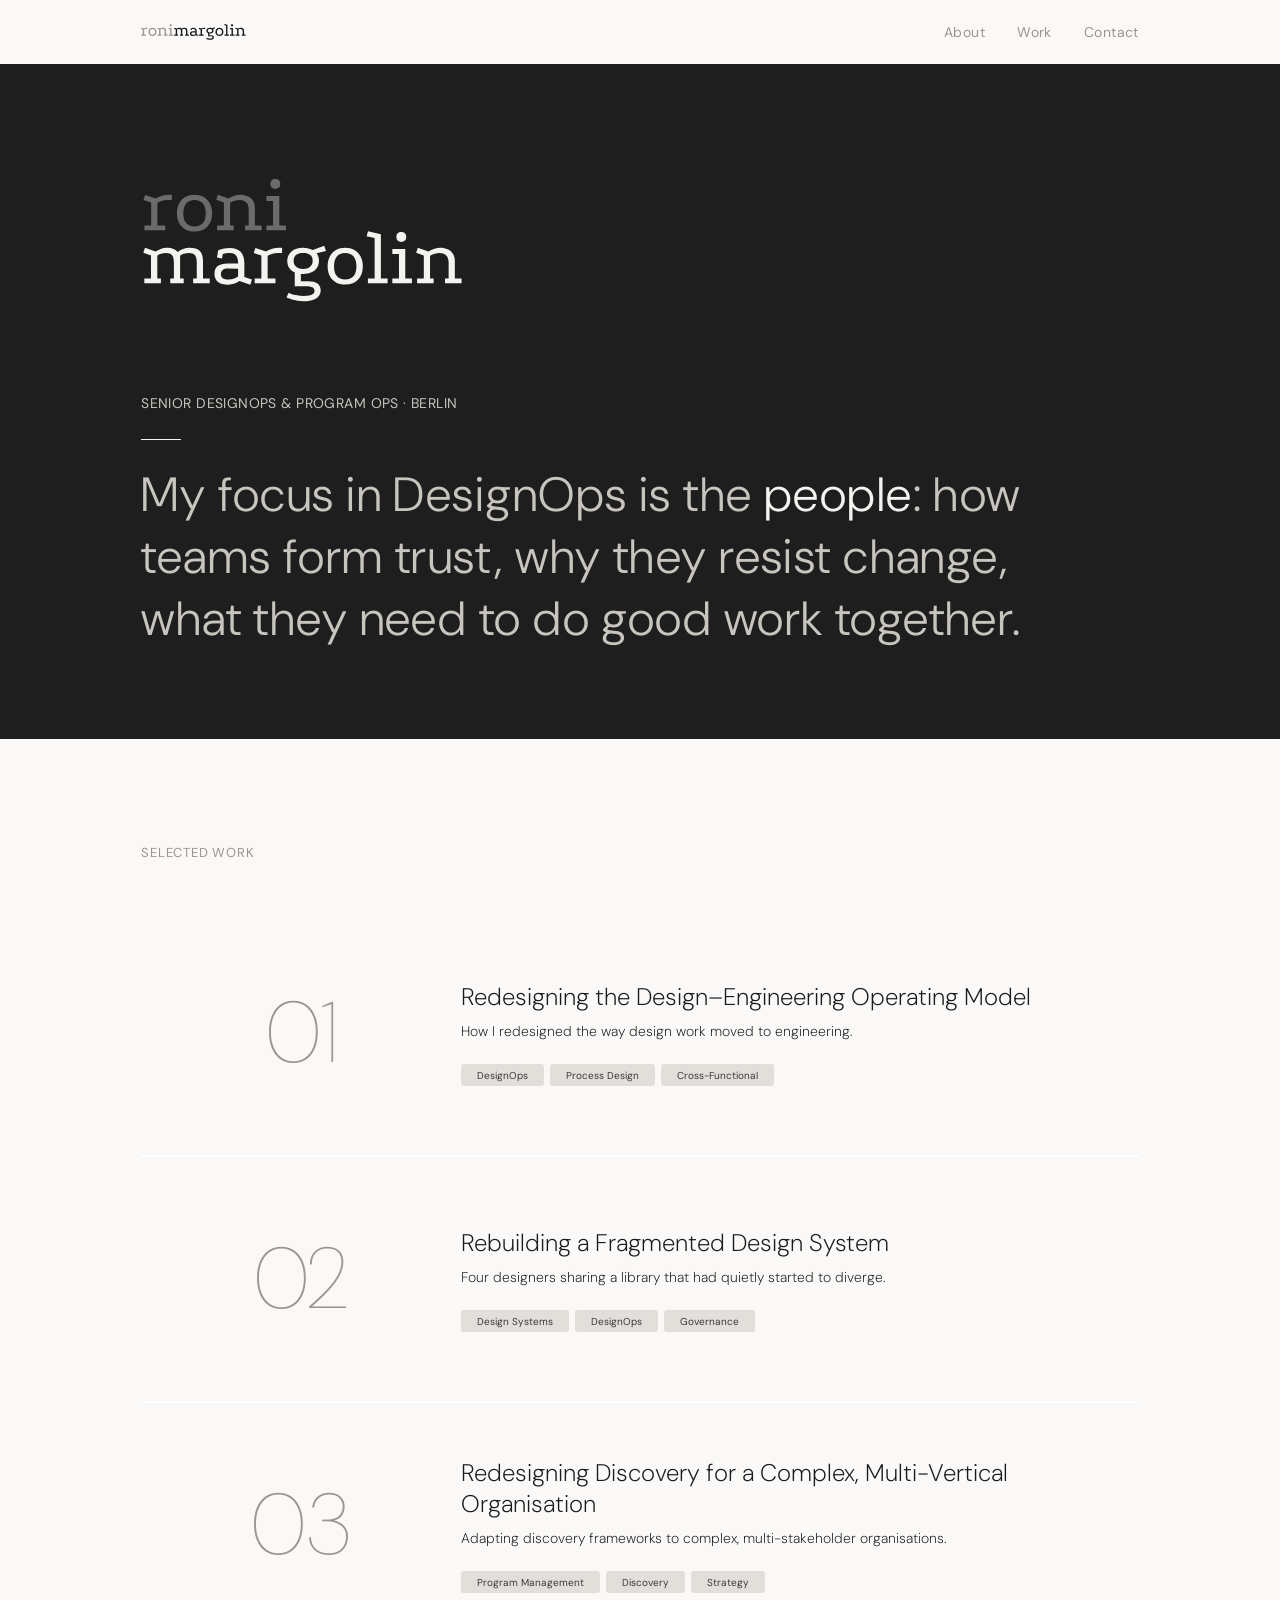
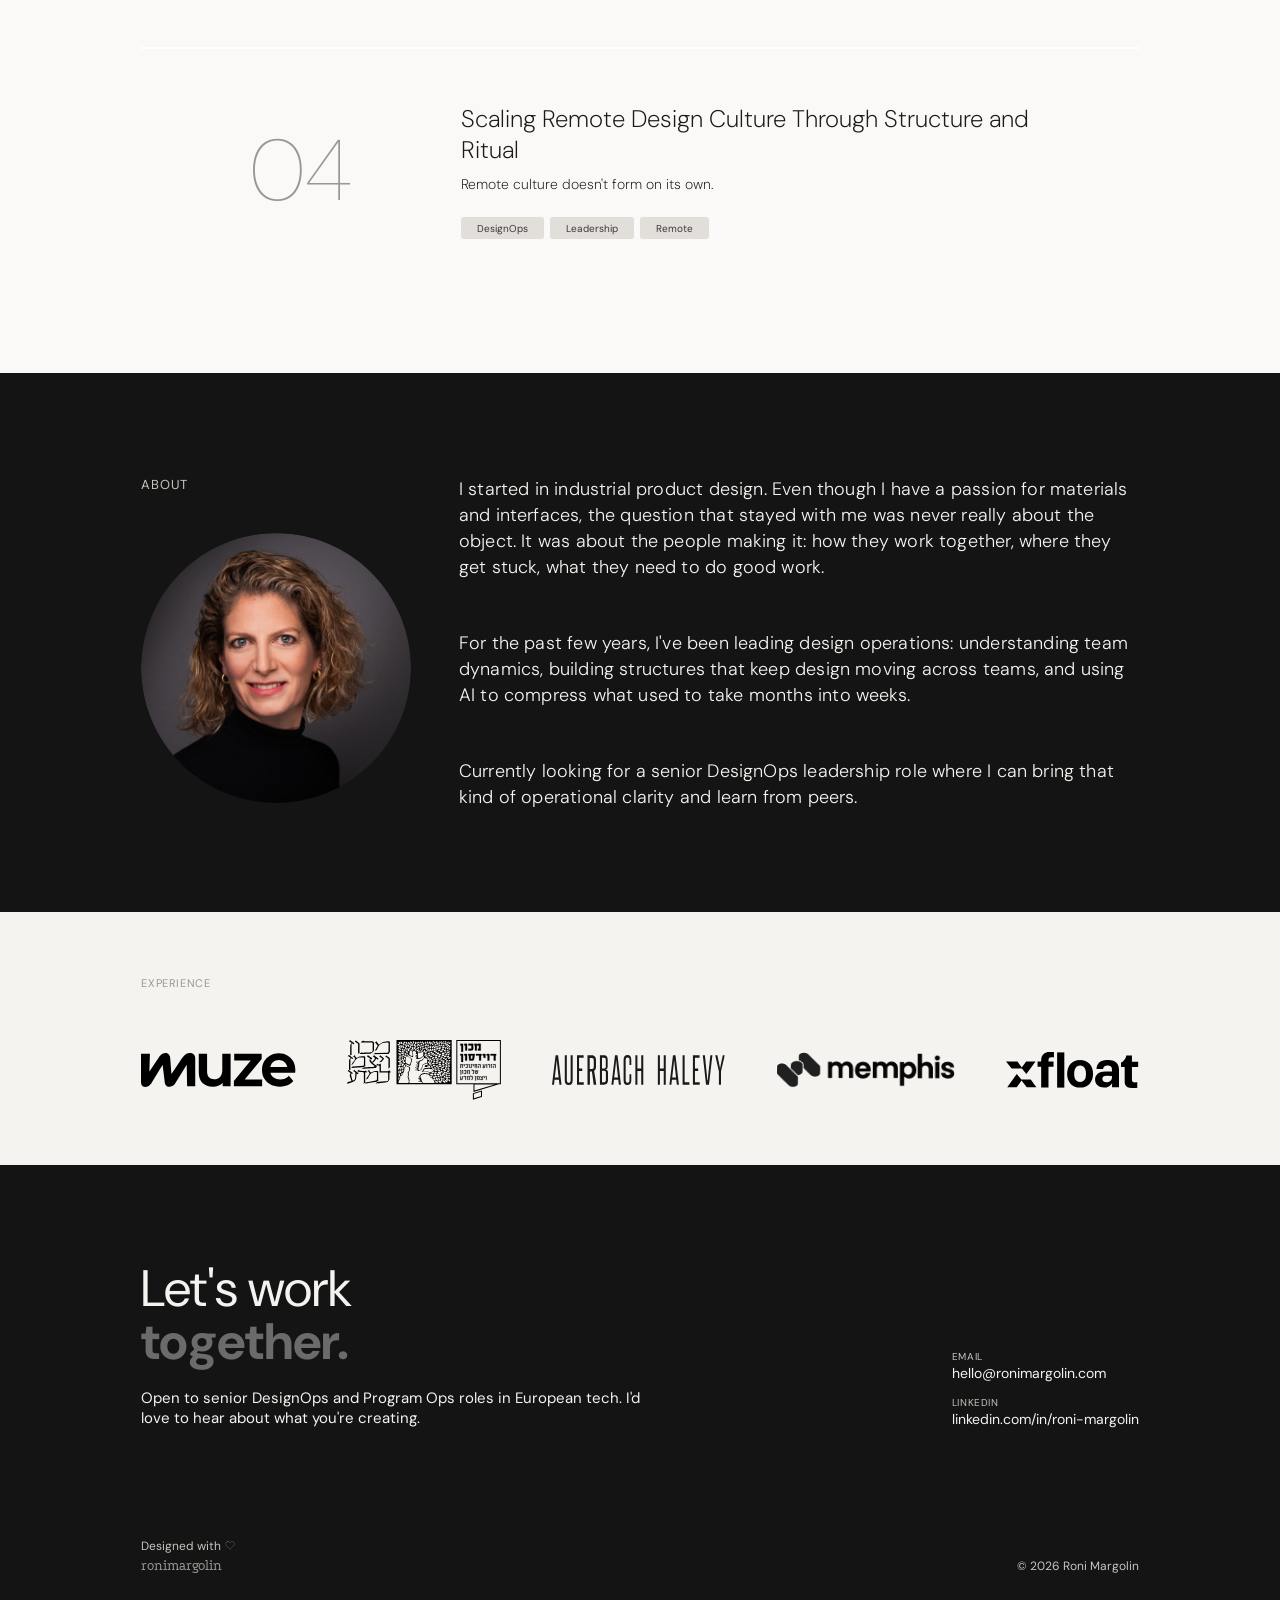
==== commit 3d515a4a: "Rework About section layout + fix CS mobile cards (Figma-accurate) - About: ABOUT label + 270px circ" ====
--- a/index.html
+++ b/index.html
@@ -132,9 +132,11 @@
   <!-- ABOUT -->
   <section class="about" id="about">
     <div class="container">
-      <p class="section-label reveal">About</p>
+      <div class="about__left reveal">
+        <p class="section-label">About</p>
+        <img class="about__photo" src="profile.png" alt="Roni Margolin">
+      </div>
       <div class="about__text reveal reveal-delay-1">
-        <img class="about__photo" src="profile.png" alt="Roni Margolin">
         <p>I started in industrial product design. Even though I have a passion for materials and interfaces, the question that stayed with me was never really about the object. It was about the people making it: how they work together, where they get stuck, what they need to do good work.</p>
         <p>For the past few years, I've been leading design operations: understanding team dynamics, building structures that keep design moving across teams, and using AI to compress what used to take months into weeks.</p>
         <p>Currently looking for a senior DesignOps leadership role where I can bring that kind of operational clarity and learn from peers.</p>
--- a/style.css
+++ b/style.css
@@ -312,23 +312,31 @@
   align-items: flex-start;
 }
 
+/* About: left column — label + circular photo */
+.about__left {
+  display: flex;
+  flex-direction: column;
+  gap: 40px;
+  width: 280px;
+  flex-shrink: 0;
+}
 .about .section-label {
-  color: var(--dark-soft); /* #C8C4BE — different from light section label */
-  flex-shrink: 0;
-  width: 150px;
-}
-
+  color: var(--dark-soft); /* #C8C4BE */
+}
+.about__photo {
+  width: 270px;
+  height: 270px;
+  border-radius: 50%;
+  object-fit: cover;
+}
+
+/* About: right column — text */
 .about__text {
   display: flex;
   flex-direction: column;
   gap: 50px;
   max-width: 680px;
   flex: 0 0 680px;
-}
-
-.about__photo {
-  width: 140px;
-  height: 140px;
 }
 .about__text p {
   font-family: var(--font-body);
@@ -927,12 +935,10 @@
   .cs-item { padding: 0 40px; gap: 40px; }
   .cs-item__number { font-size: 64px; width: 120px; }
 
-  /* About: switch to column — keep standard right padding, don't override to 0 */
-  .about .container {
-    flex-direction: column;
-    gap: 32px;
-  }
-  .about .section-label { width: auto; }
+  /* About: switch to column */
+  .about .container { flex-direction: column; gap: 60px; }
+  .about__left { width: 100%; }
+  .about__photo { align-self: center; }
   .about__text { flex: none; max-width: 100%; }
 
   /* Footer: stack main row */
@@ -960,14 +966,14 @@
 
   .hero__intro { font-size: clamp(22px, 6vw, 36px); line-height: 1.35; }
 
-  /* Work cards: grid layout — number centered to title row only */
-  .cs-item { display: grid; grid-template-columns: 72px 1fr; column-gap: 16px; padding: 28px 20px; min-height: auto; }
-  .cs-item__content { display: contents; }
-  .cs-item__meta { display: contents; }
-  .cs-item__number { grid-column: 1; grid-row: 1; font-size: 48px; width: auto; align-self: center; display: flex; align-items: center; justify-content: center; padding-top: 0; }
-  .cs-item__title { grid-column: 2; grid-row: 1; font-size: 18px; align-self: center; }
-  .cs-item__subtitle { grid-column: 2; grid-row: 2; }
-  .cs-item__tags { grid-column: 2; grid-row: 3; margin-top: 12px; }
+  /* Work cards: Figma mobile spec */
+  .cs-item { display: flex; flex-direction: row; align-items: flex-start; padding: 0 20px; gap: 16px; min-height: auto; }
+  .cs-item__number { width: 80px; height: 165px; font-size: 48px; display: flex; justify-content: center; align-items: center; padding: 30px 0; box-sizing: border-box; flex-shrink: 0; }
+  .cs-item__content { display: flex; flex-direction: column; justify-content: center; align-self: stretch; gap: 24px; flex: 1; }
+  .cs-item__meta { display: flex; flex-direction: column; gap: 10px; }
+  .cs-item__title { font-size: 24px; margin: 0; }
+  .cs-item__subtitle { margin: 0; }
+  .cs-item__tags { display: flex; flex-wrap: wrap; gap: 6px; }
 
   /* CS header metadata: reduce gap between Company and Timeline */
   .cs-header__meta { gap: 24px; }
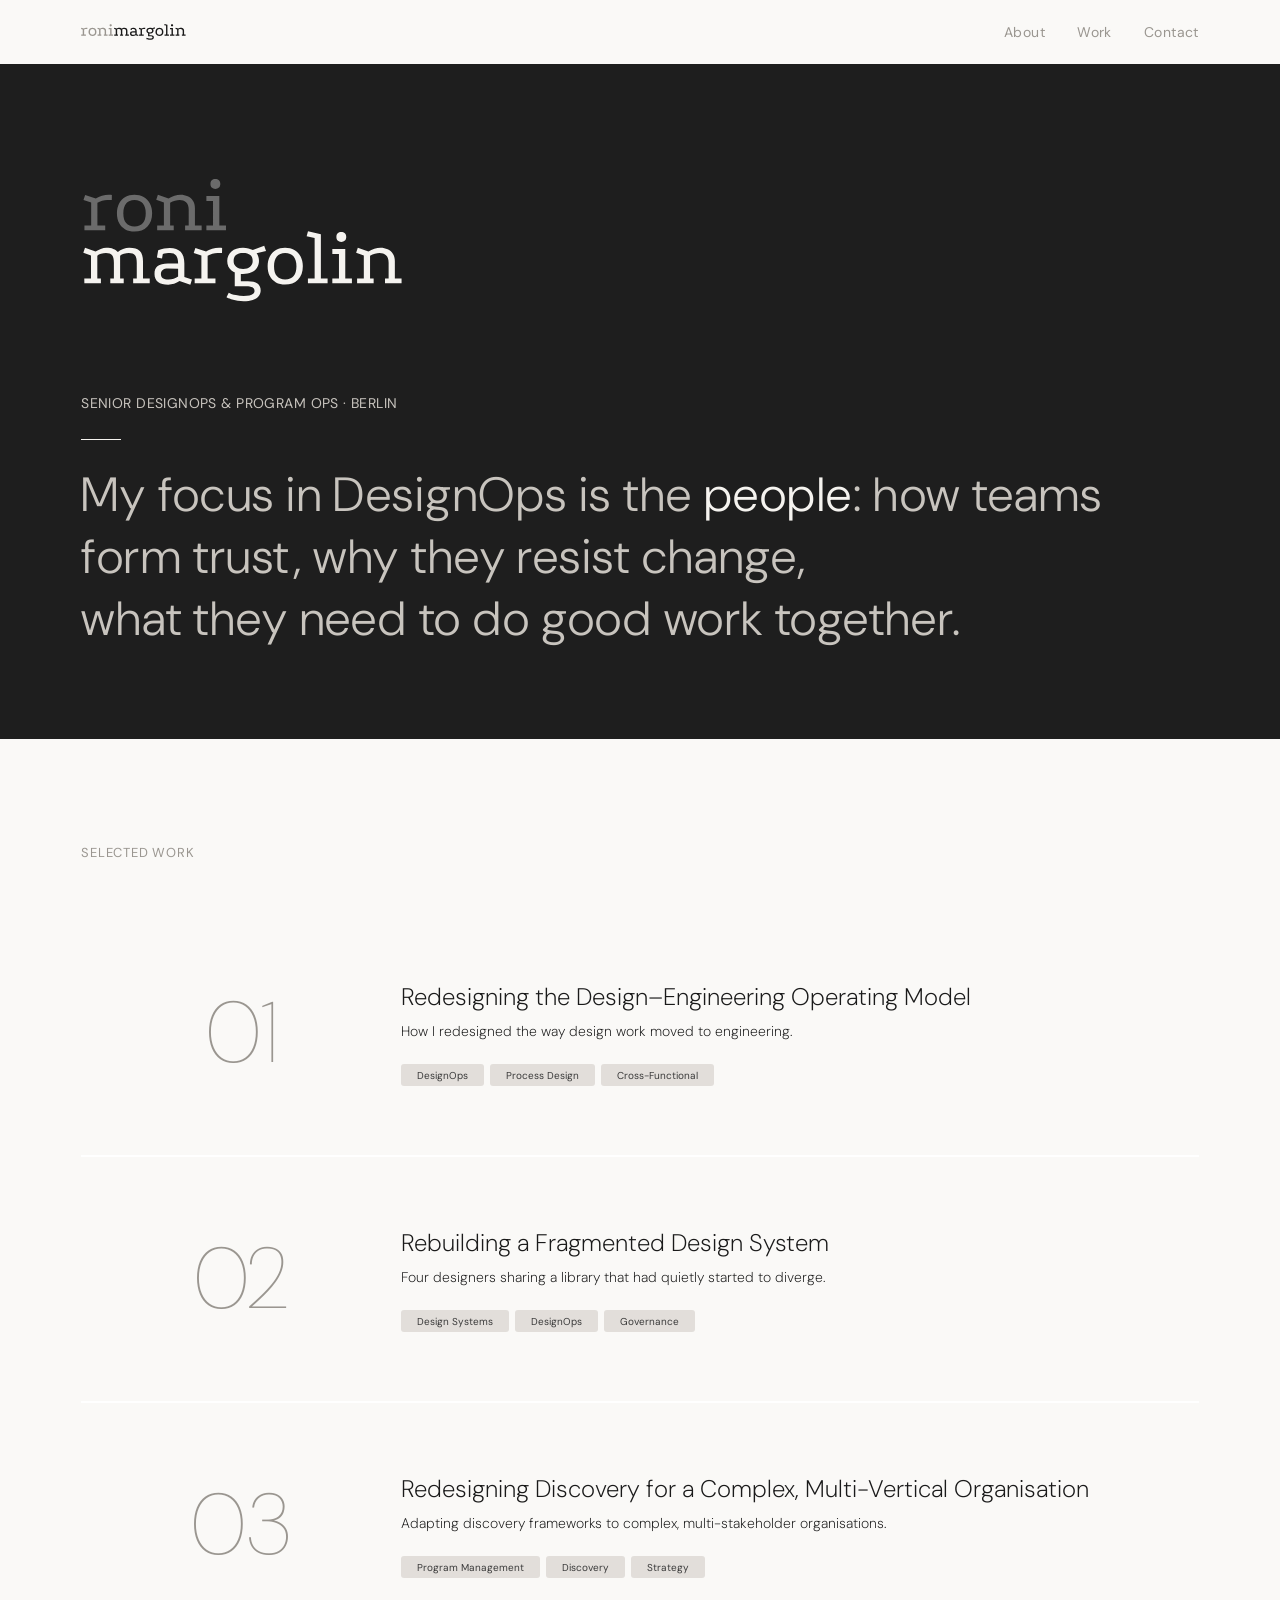
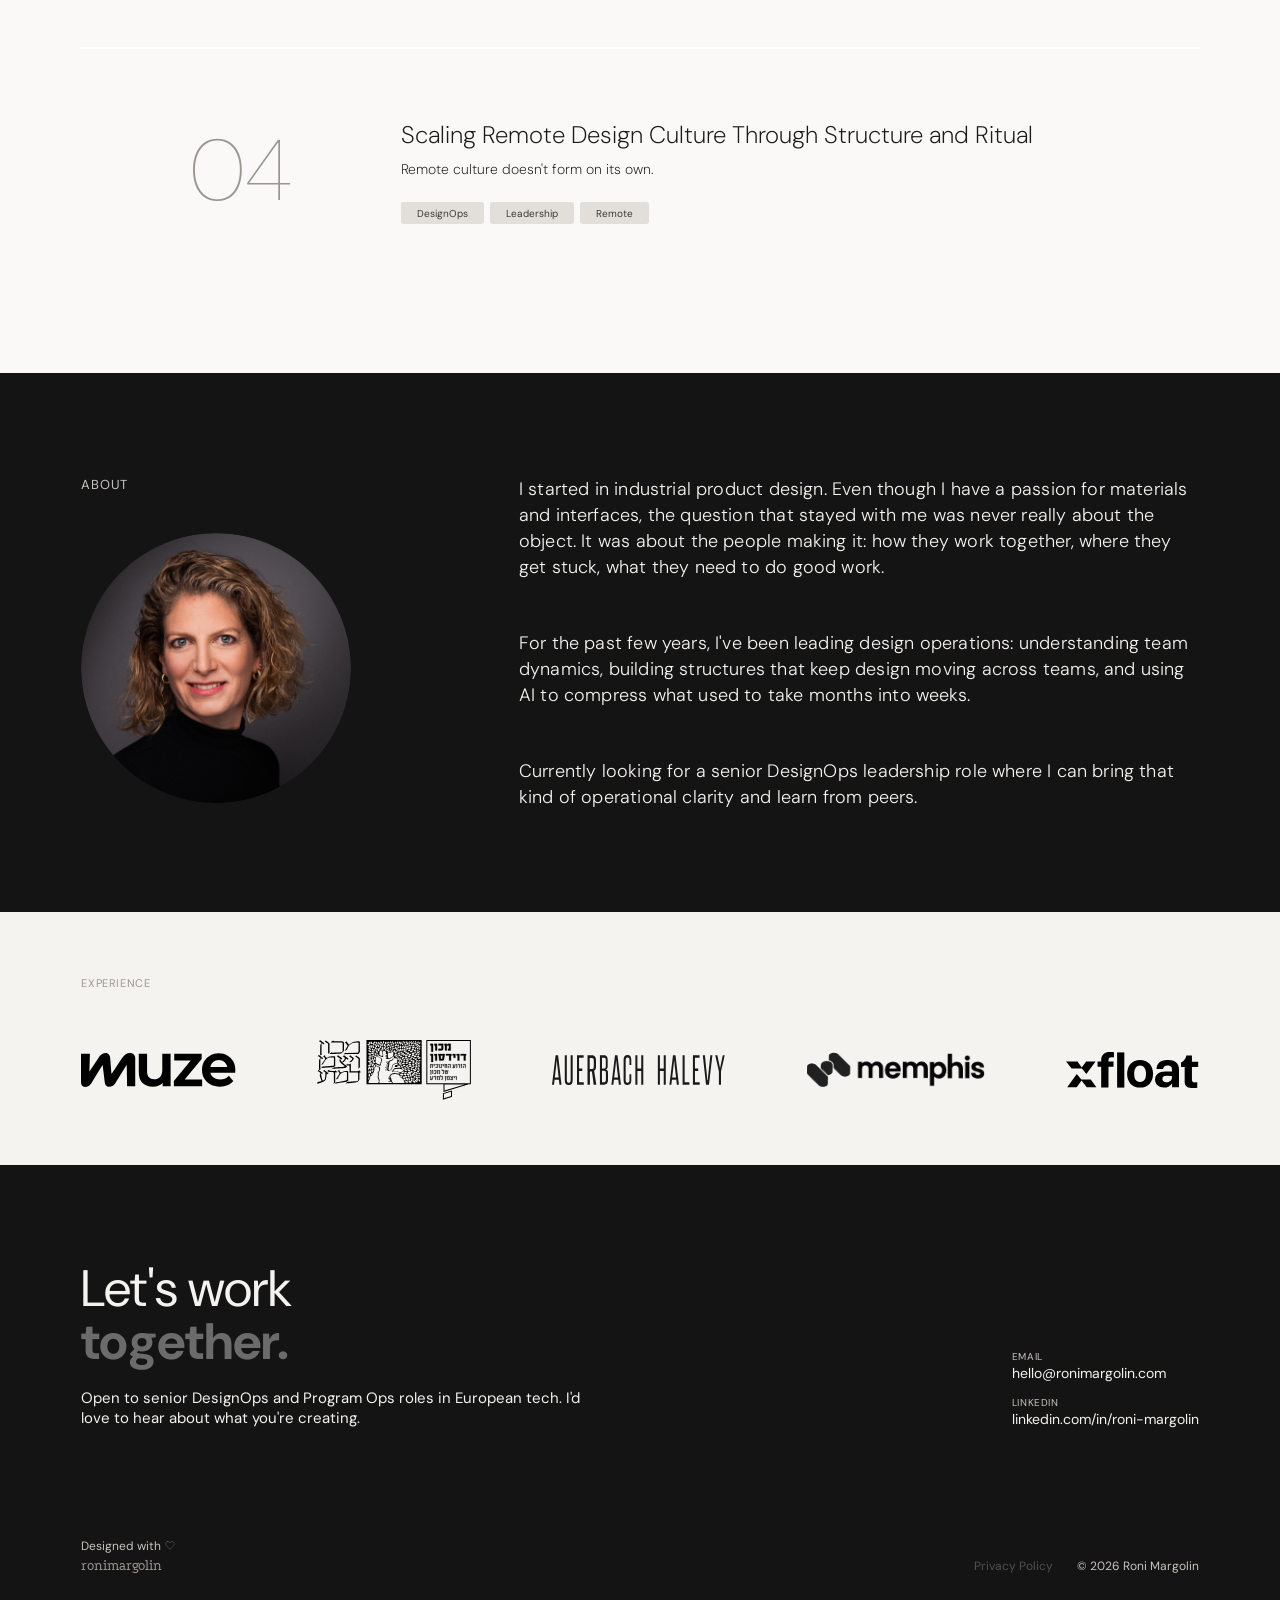
==== commit 8e1396a4: "Add Privacy Policy page + footer links - New datenschutz.html: static GDPR privacy policy in English" ====
--- a/index.html
+++ b/index.html
@@ -194,7 +194,7 @@
           <span class="footer__credit-line">Designed with <img src="assets/images/heart-outline.svg" alt="love" class="footer__heart" width="10" height="9" aria-hidden="true"></span>
           <span class="footer__credit-wordmark">ronimargolin</span>
         </div>
-        <span class="footer__copyright">© 2026 Roni Margolin</span>
+        <div style="display:flex;align-items:center;gap:1.5rem;"><a href="datenschutz.html" style="font-size:12px;color:var(--dark-stone);text-decoration:none;opacity:0.7;">Privacy Policy</a><span class="footer__copyright">© 2026 Roni Margolin</span></div>
       </div>
     </div>
   </footer>
--- a/style.css
+++ b/style.css
@@ -36,7 +36,7 @@
   --font-body: 'DM Sans', -apple-system, BlinkMacSystemFont, sans-serif;
 
   /* Layout */
-  --max-width:  1100px;
+  --max-width:  1220px;
   --nav-height: 64px;
 }
 
@@ -564,7 +564,7 @@
 .cs-header__meta {
   display: flex;
   flex-direction: row;
-  align-items: center;
+  align-items: flex-end;
   gap: 80px;
   flex-wrap: wrap;
 }
@@ -579,12 +579,14 @@
 }
 .cs-header__title {
   font-family: var(--font-body);
-  font-size: clamp(32px, 5vw, 72px);
-  font-weight: 300;
+  font-size: 72px;
+  font-weight: 200;
   line-height: 117%;
   color: var(--light-ink); /* #1A1A1A */
   flex: 1;
   max-width: 890px;
+  -webkit-font-smoothing: antialiased;
+  font-optical-sizing: none;
 }
 .cs-header__number {
   font-family: var(--font-body);
@@ -952,9 +954,10 @@
   .cs-section-label { width: auto; }
   .cs-section__content { max-width: 100%; }
 
-  /* CS header: hide number on tablet */
-  .cs-header__number { display: none; }
-  .cs-header__title-row { gap: 0; }
+  /* CS header: number above title on mobile (Figma spec) */
+  .cs-header__title-row { flex-direction: column; gap: 10px; }
+  .cs-header__number { display: flex; font-size: 48px; font-weight: 100; line-height: 140%; order: -1; }
+  .cs-header__title { font-size: clamp(32px, 6.5vw, 72px); }
 
   /* CS bottom nav: hide pseudo divider */
   .cs-bottom-nav::before { display: none; }
@@ -967,6 +970,7 @@
   .hero__intro { font-size: clamp(22px, 6vw, 36px); line-height: 1.35; }
 
   /* Work cards: Figma mobile spec */
+  .cs-list { gap: 30px; }
   .cs-item { display: flex; flex-direction: row; align-items: flex-start; padding: 0 20px; gap: 16px; min-height: auto; }
   .cs-item__number { width: 80px; height: 165px; font-size: 48px; display: flex; justify-content: center; align-items: center; padding: 30px 0; box-sizing: border-box; flex-shrink: 0; }
   .cs-item__content { display: flex; flex-direction: column; justify-content: center; align-self: stretch; gap: 24px; flex: 1; }
@@ -975,8 +979,8 @@
   .cs-item__subtitle { margin: 0; }
   .cs-item__tags { display: flex; flex-wrap: wrap; gap: 6px; }
 
-  /* CS header metadata: reduce gap between Company and Timeline */
-  .cs-header__meta { gap: 24px; }
+  /* CS header metadata: stacked column on mobile (Company → Timeline) */
+  .cs-header__meta { flex-direction: column; gap: 16px; align-items: flex-start; }
 
   /* CS back link: less whitespace on mobile */
   .cs-back .container { padding-top: 28px; padding-bottom: 28px; }
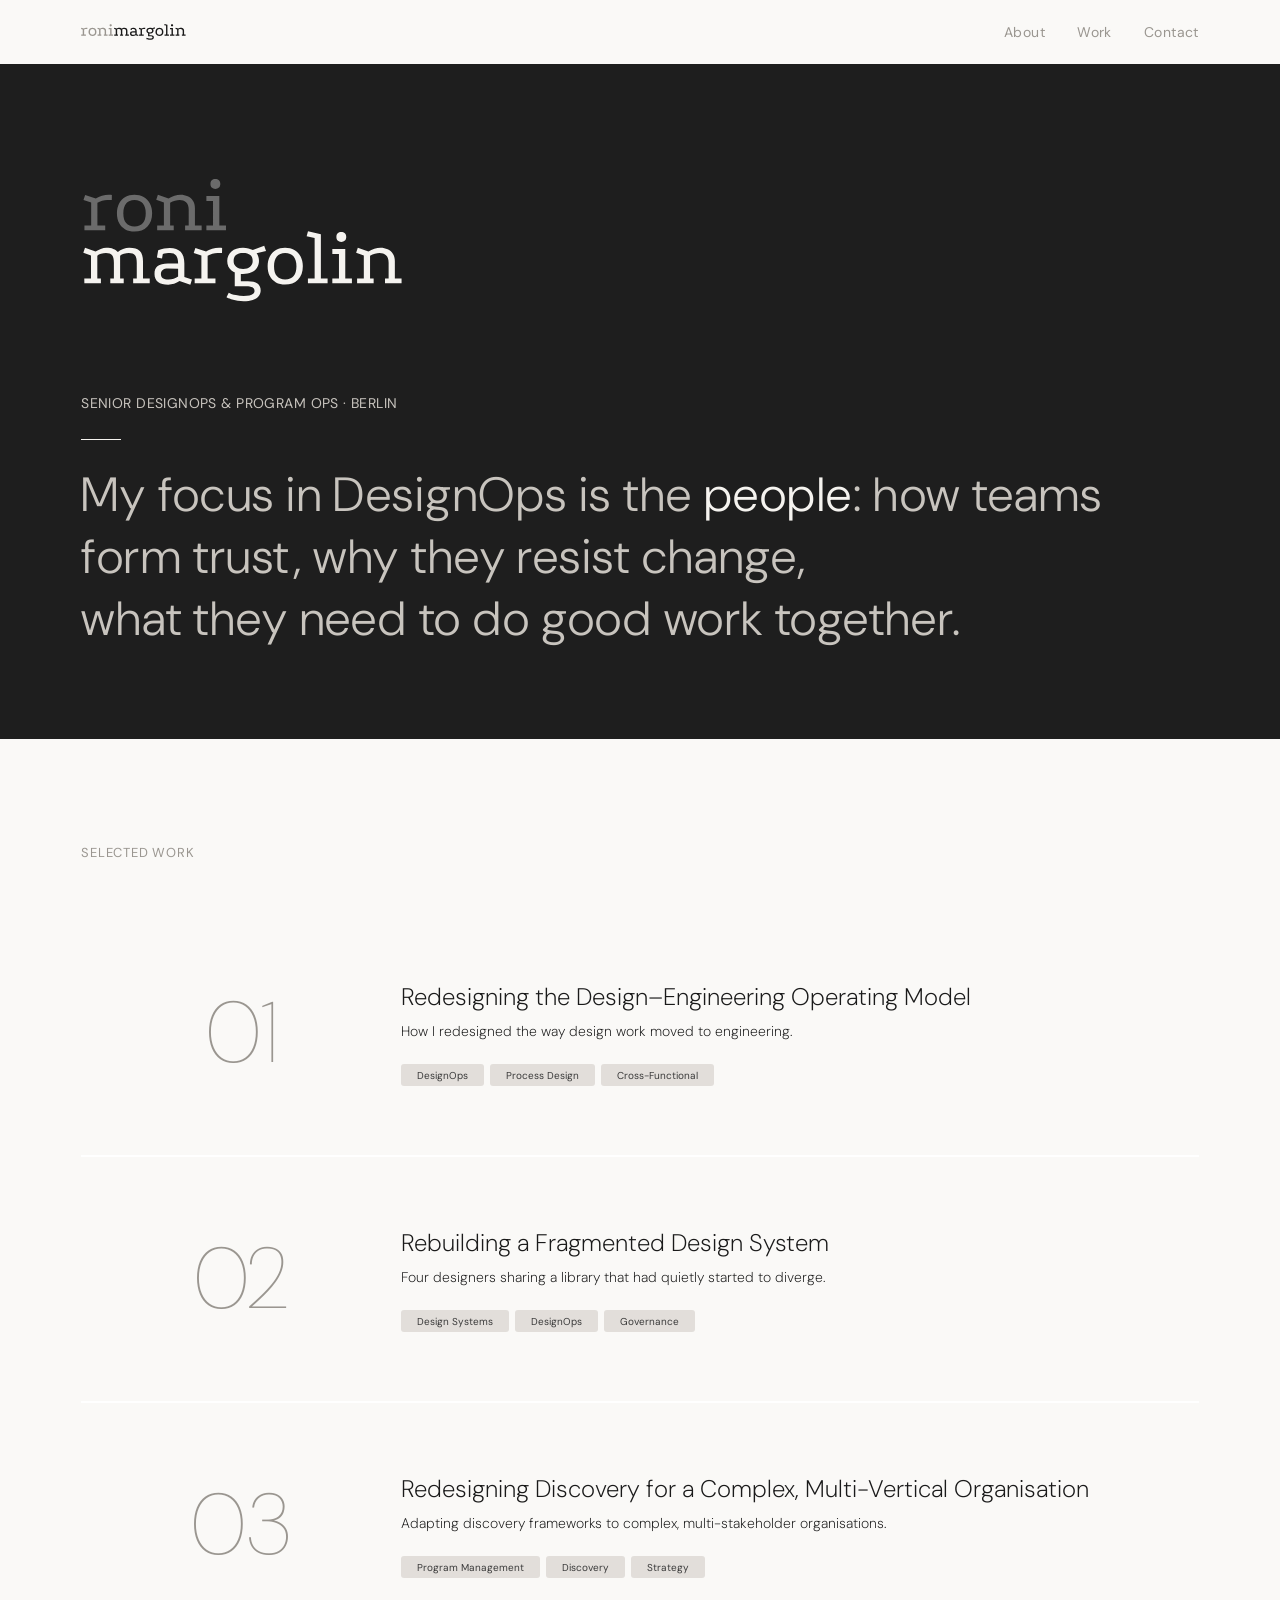
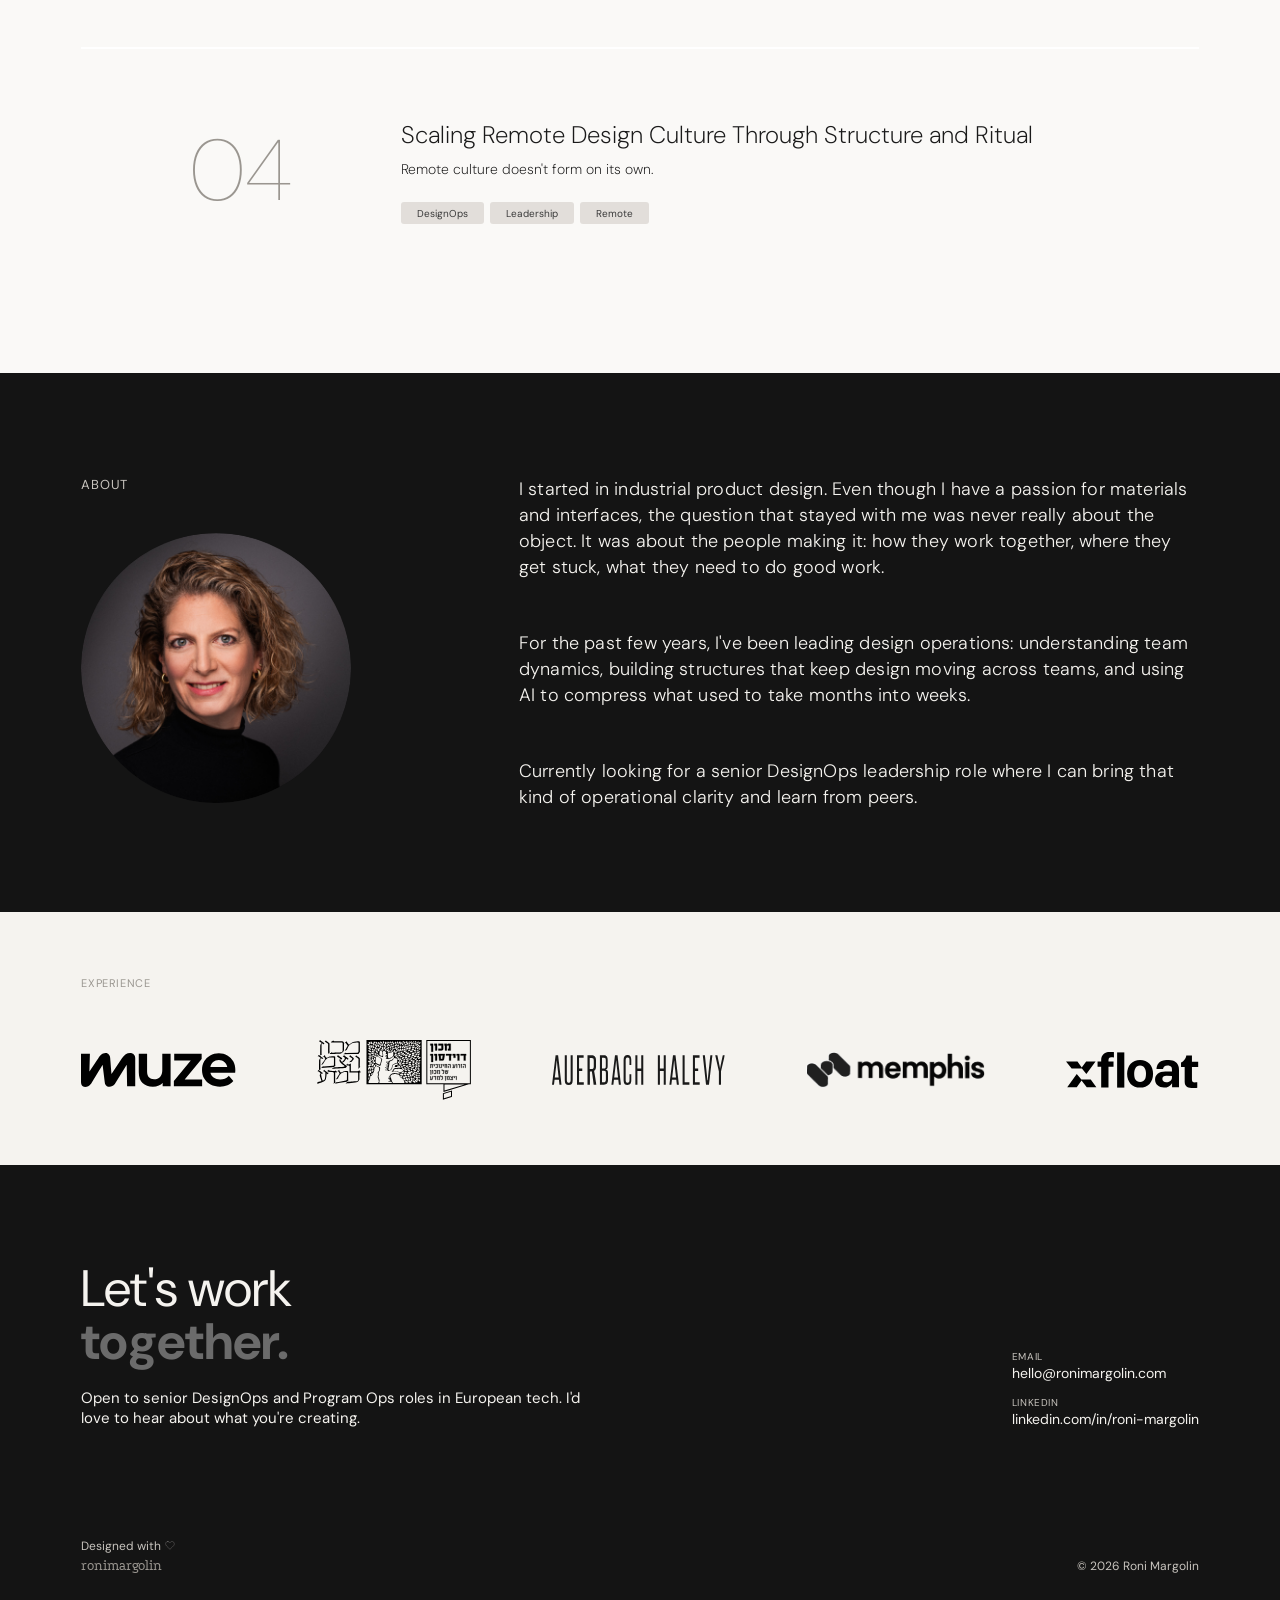
==== commit 8683fae2: "Add favicon fallbacks (ico, 16px, apple-touch) across all pages Browsers and iOS fall back to /favic" ====
--- a/index.html
+++ b/index.html
@@ -5,8 +5,11 @@
   <meta name="viewport" content="width=device-width, initial-scale=1.0">
   <meta name="description" content="Roni Margolin — Senior DesignOps and Program Ops, Berlin. People-first operations leadership, amplified by AI.">
   <title>Roni Margolin — Senior DesignOps &amp; Program Ops</title>
+  <link rel="icon" href="favicon.ico" sizes="any">
   <link rel="icon" type="image/svg+xml" href="favicon.svg">
   <link rel="icon" type="image/png" sizes="32x32" href="favicon-32x32.png">
+  <link rel="icon" type="image/png" sizes="16x16" href="favicon-16x16.png">
+  <link rel="apple-touch-icon" href="apple-touch-icon.png">
   <link rel="preconnect" href="https://fonts.googleapis.com">
   <link rel="preconnect" href="https://fonts.gstatic.com" crossorigin>
   <link href="https://fonts.googleapis.com/css2?family=DM+Sans:opsz,wght@9..40,100..700&display=swap" rel="stylesheet">
@@ -194,7 +197,7 @@
           <span class="footer__credit-line">Designed with <img src="assets/images/heart-outline.svg" alt="love" class="footer__heart" width="10" height="9" aria-hidden="true"></span>
           <span class="footer__credit-wordmark">ronimargolin</span>
         </div>
-        <div style="display:flex;align-items:center;gap:1.5rem;"><a href="datenschutz.html" style="font-size:12px;color:var(--dark-stone);text-decoration:none;opacity:0.7;">Privacy Policy</a><span class="footer__copyright">© 2026 Roni Margolin</span></div>
+        <span class="footer__copyright">© 2026 Roni Margolin</span>
       </div>
     </div>
   </footer>
